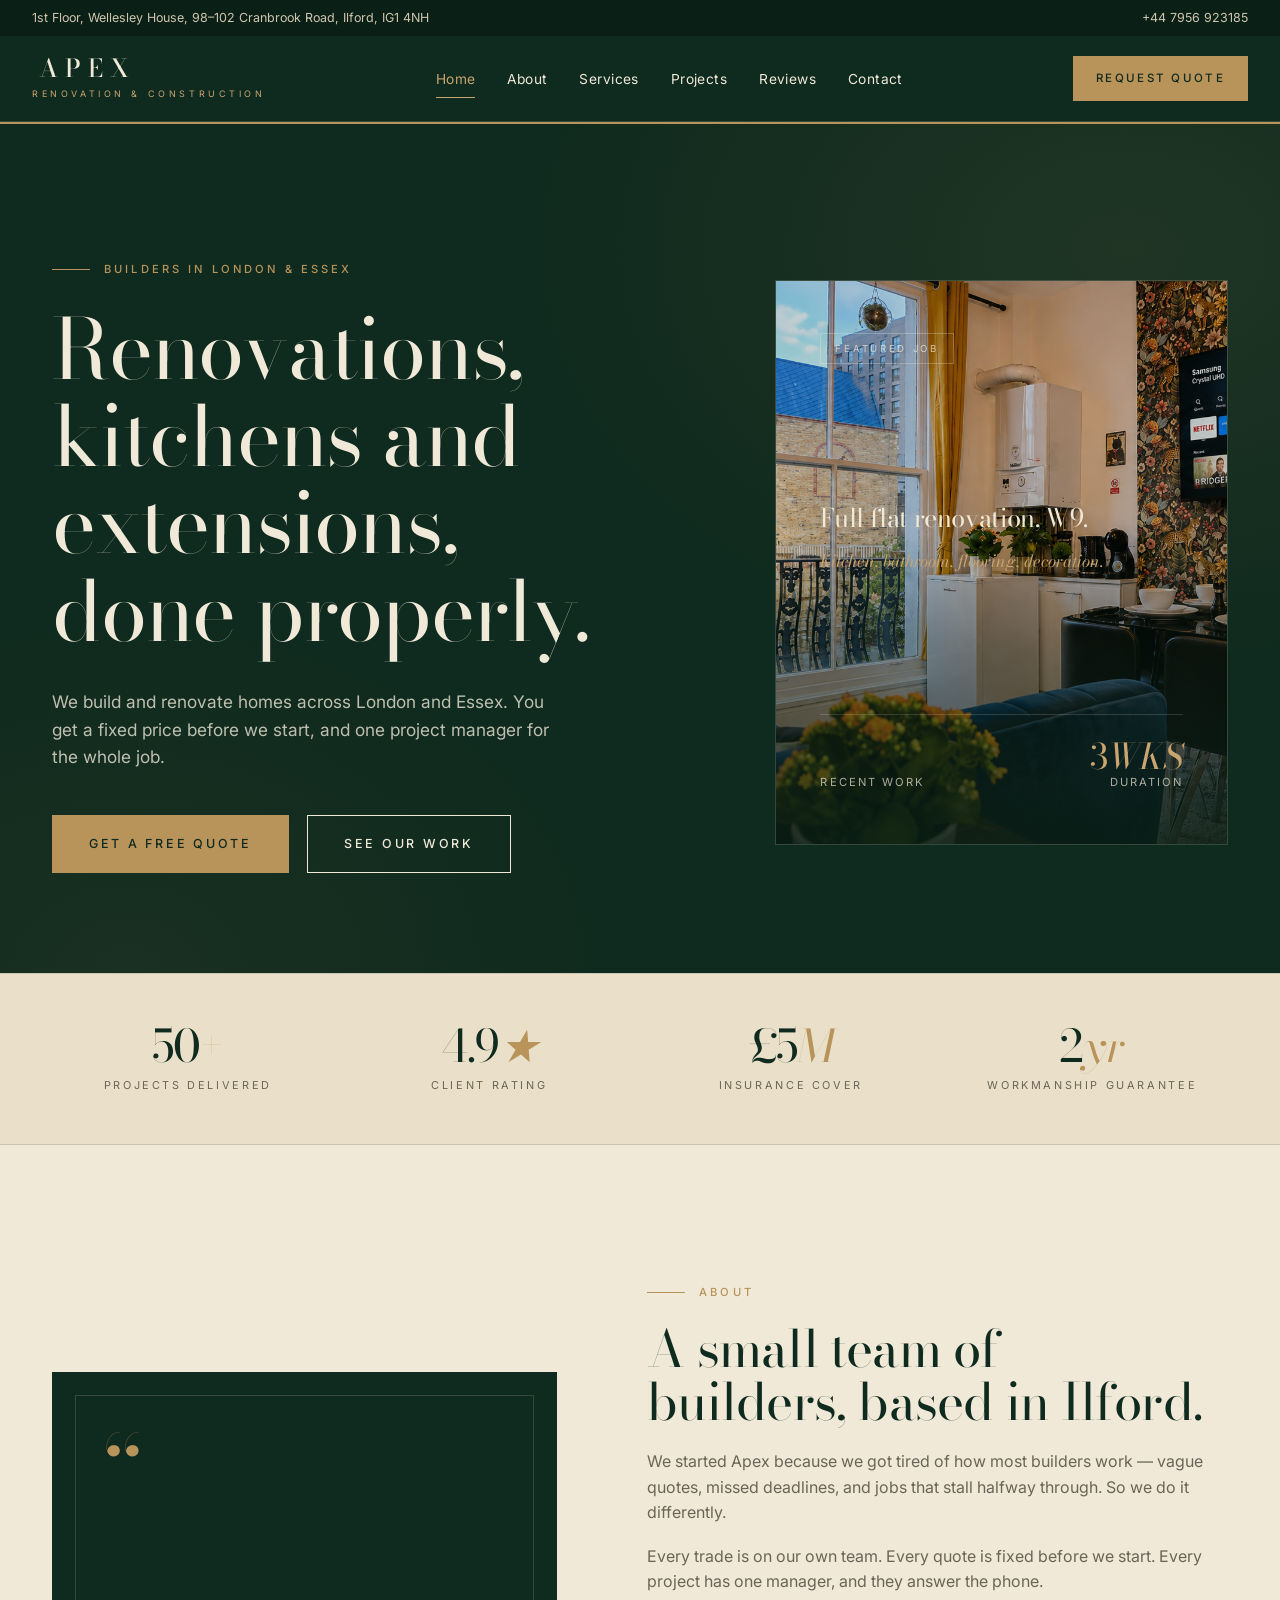
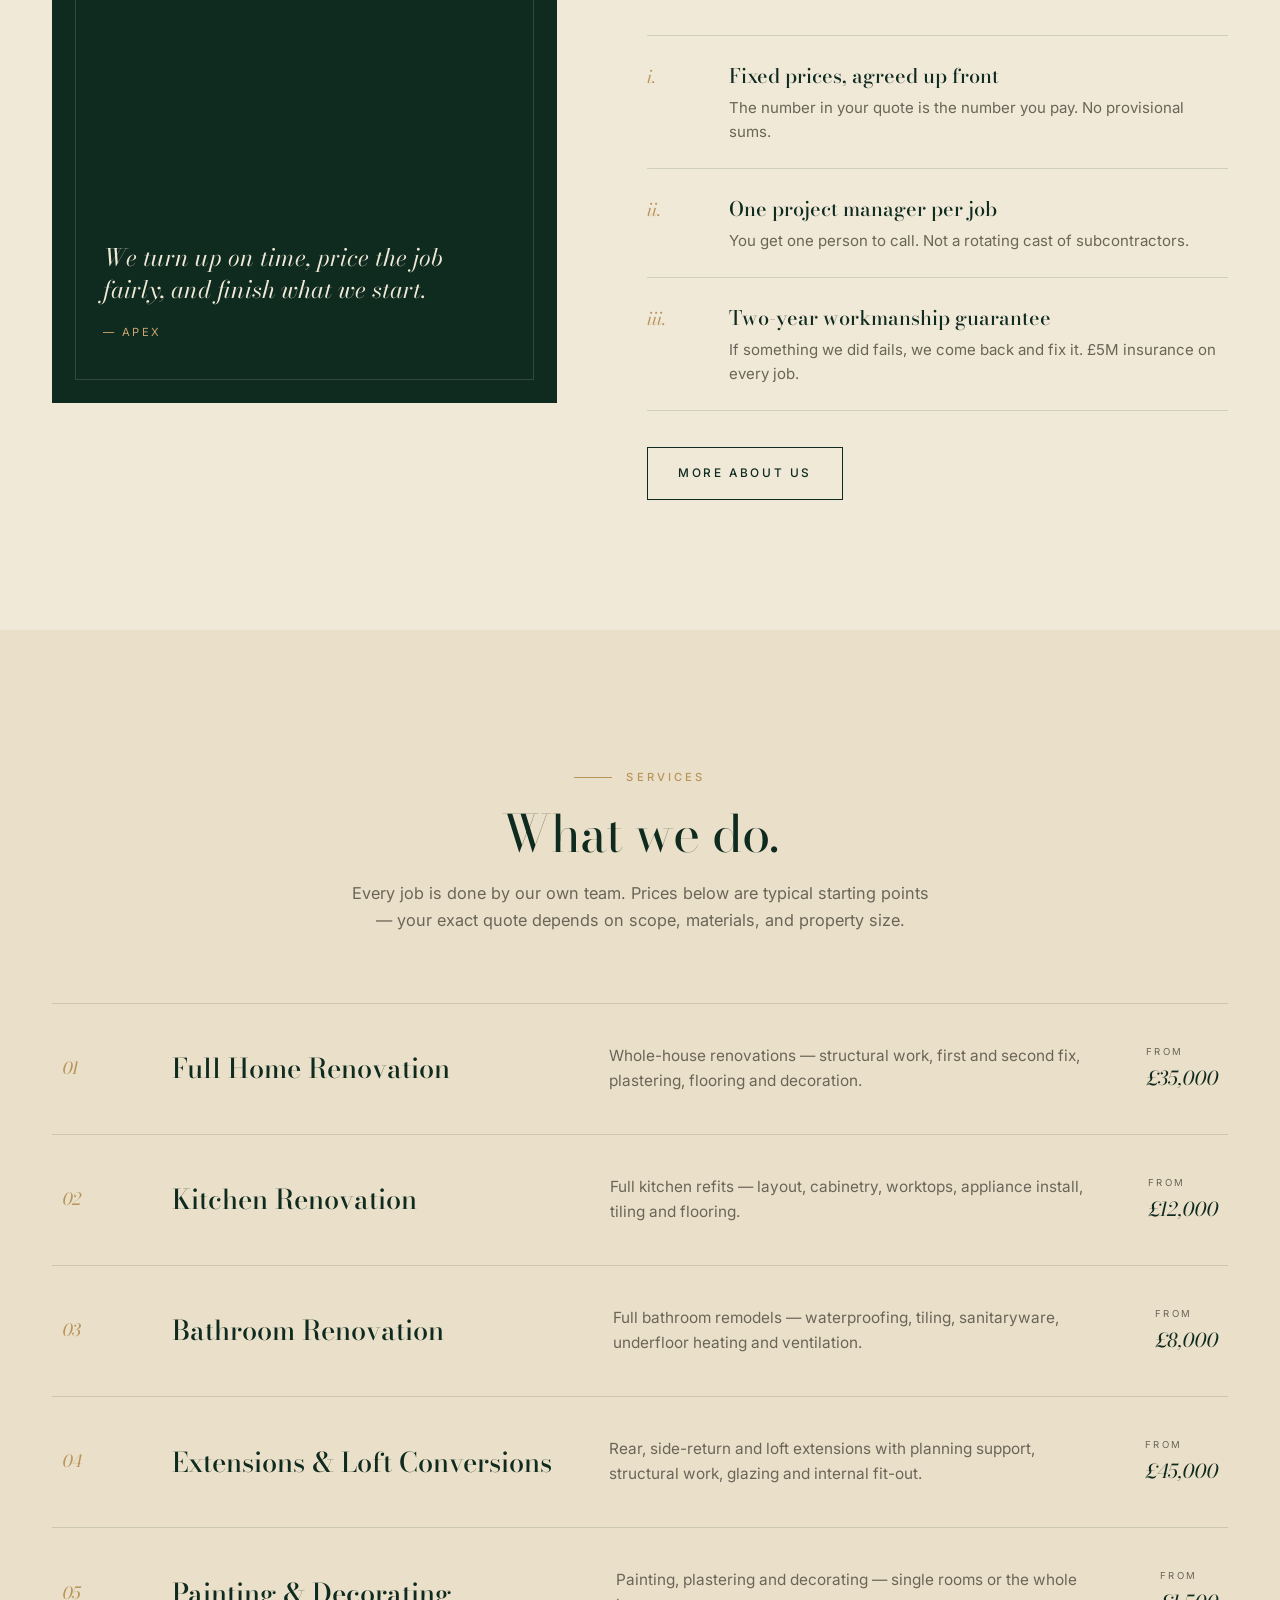
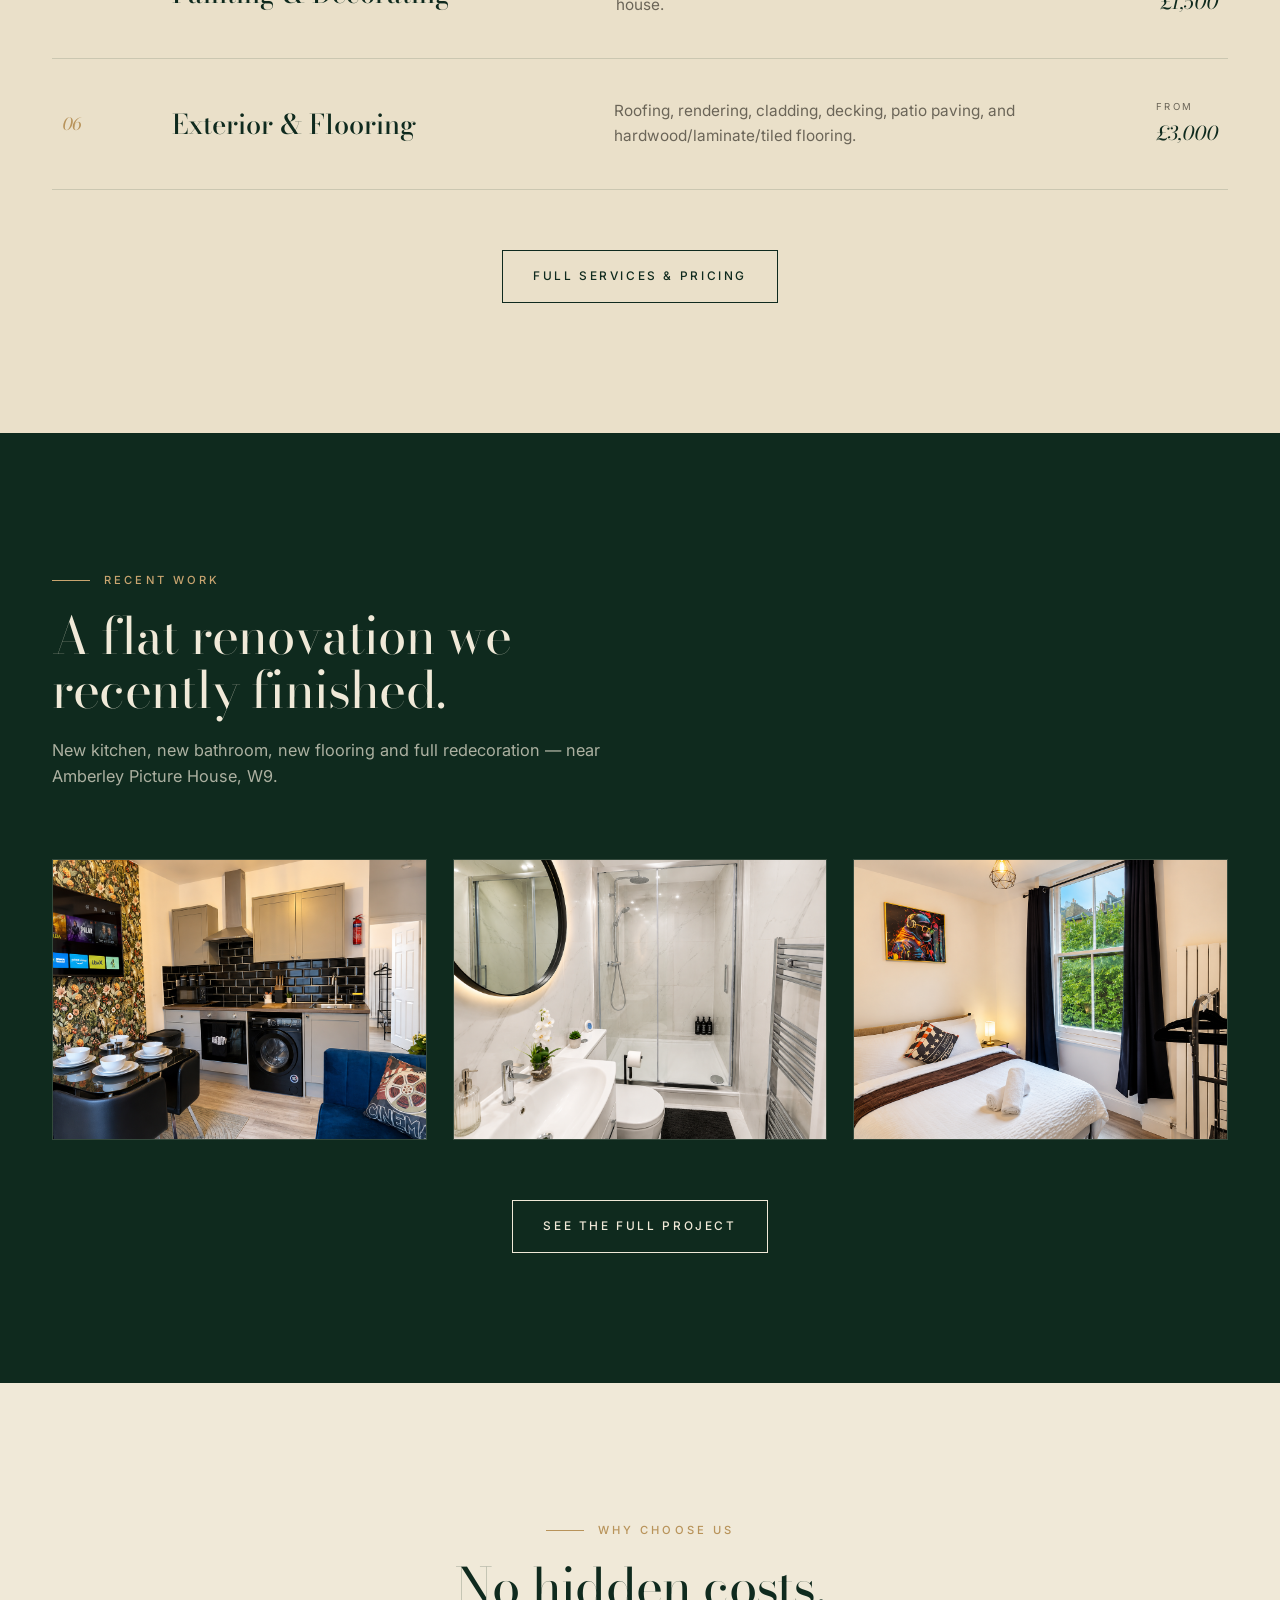
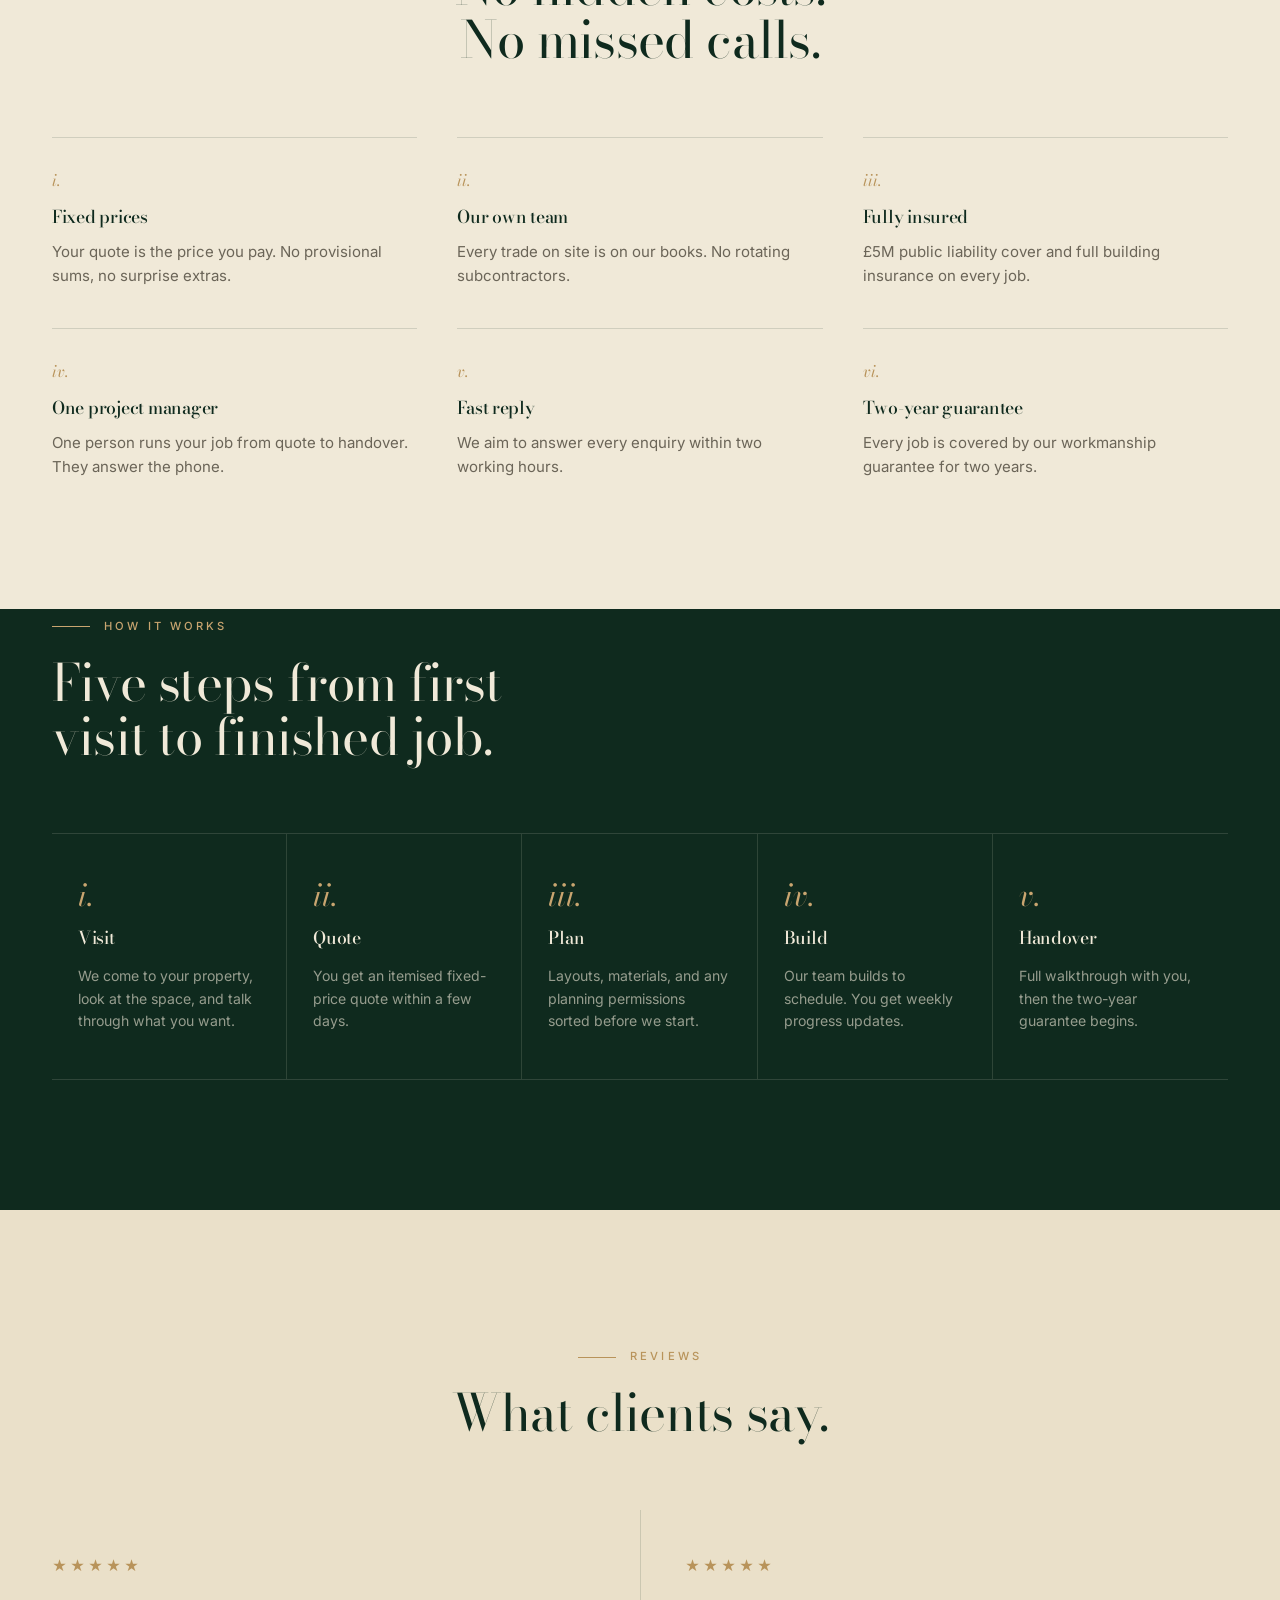
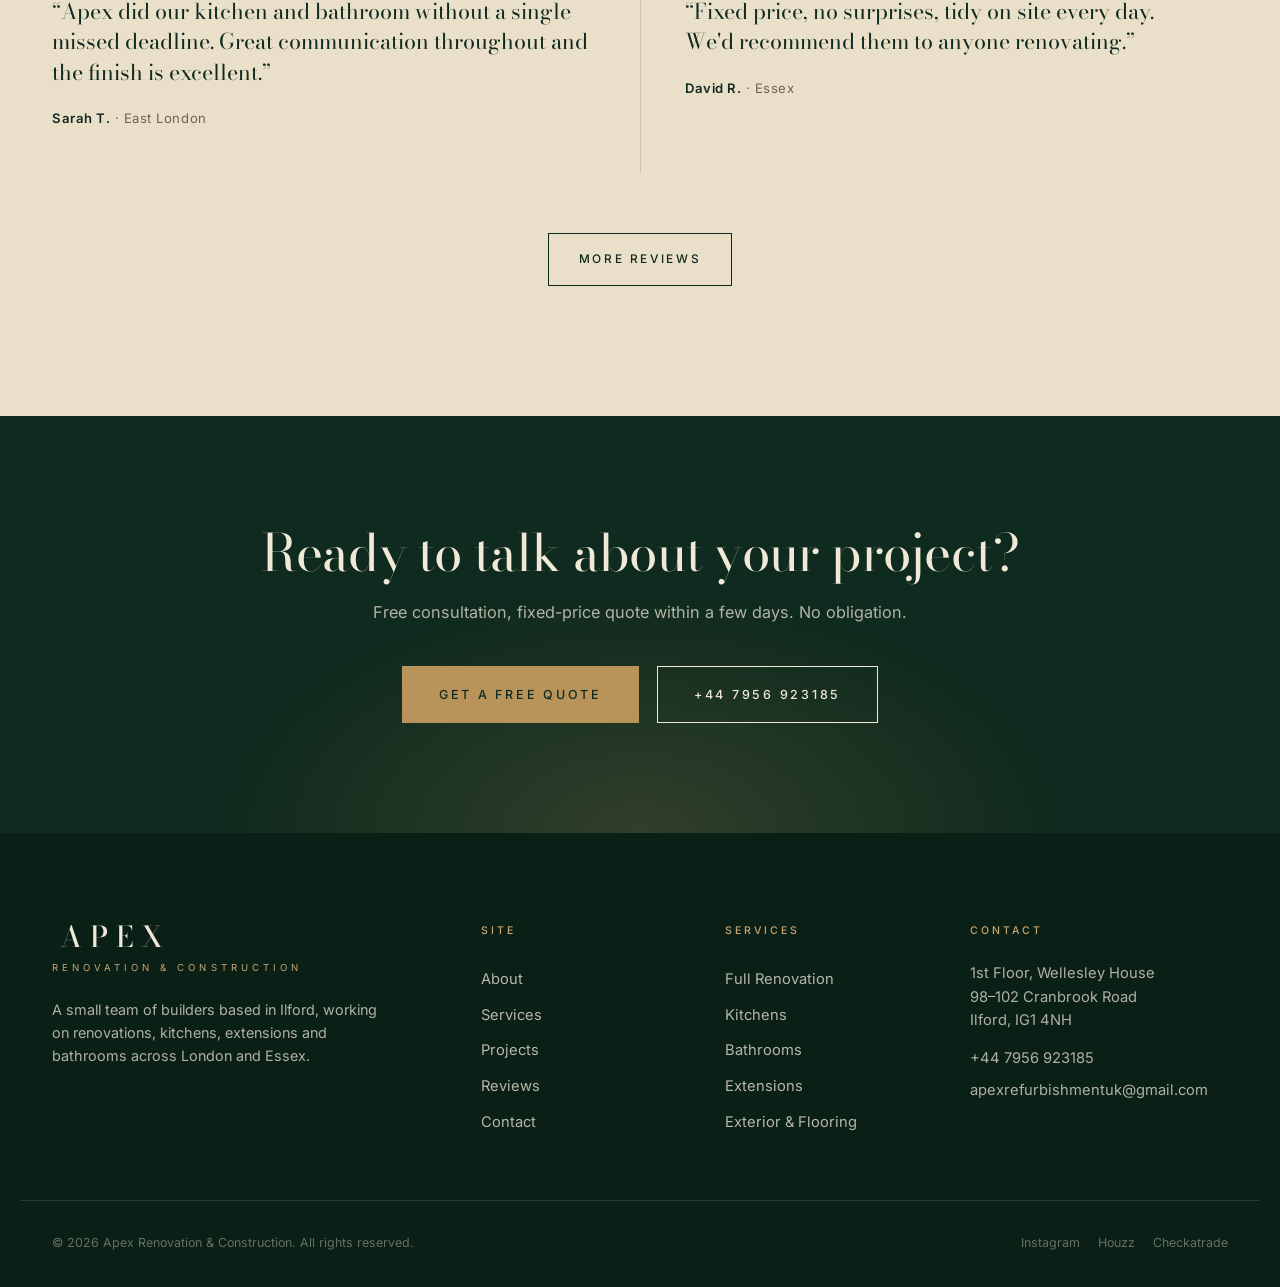
==== index.html @ 107bb69b "initial website" ====
<!DOCTYPE html>
<html lang="en">
<head>
<meta charset="UTF-8">
<meta name="viewport" content="width=device-width, initial-scale=1.0">
<title>Apex Renovation &amp; Construction | Builders in London &amp; Essex</title>
<meta name="description" content="Apex Renovation & Construction — renovations, kitchens, bathrooms and extensions in London & Essex. Fixed prices, one project manager per job.">
<link rel="preconnect" href="https://fonts.googleapis.com">
<link rel="preconnect" href="https://fonts.gstatic.com" crossorigin>
<link href="https://fonts.googleapis.com/css2?family=Bodoni+Moda:ital,wght@0,400;0,500;0,600;0,700;1,400;1,500&family=Inter:wght@300;400;500;600;700&display=swap" rel="stylesheet">
<link rel="stylesheet" href="css/style.css">
</head>
<body>

<header class="site-header">
  <div class="header-top">
    <div class="header-top-inner">
      <span>1st Floor, Wellesley House, 98–102 Cranbrook Road, Ilford, IG1 4NH</span>
      <a href="tel:+447956923185">+44 7956 923185</a>
    </div>
  </div>
  <div class="header-main-inner">
    <a href="index.html" class="brand"><span class="word">APEX</span><span class="sub">Renovation &amp; Construction</span></a>
    <nav class="main-nav" id="main-nav">
      <a href="index.html">Home</a>
      <a href="about.html">About</a>
      <a href="services.html">Services</a>
      <a href="projects.html">Projects</a>
      <a href="reviews.html">Reviews</a>
      <a href="contact.html">Contact</a>
    </nav>
    <a href="contact.html" class="header-cta">Request Quote</a>
    <button class="nav-toggle" id="nav-toggle" aria-label="Toggle navigation"><span></span></button>
  </div>
</header>

<section class="hero">
  <div class="container hero-grid">
    <div>
      <span class="eyebrow eyebrow-line">Builders in London &amp; Essex</span>
      <h1>Renovations, kitchens and extensions, done properly.</h1>
      <p class="lead">We build and renovate homes across London and Essex. You get a fixed price before we start, and one project manager for the whole job.</p>
      <div class="hero-cta">
        <a href="contact.html" class="btn btn-gold btn-lg">Get a Free Quote</a>
        <a href="projects.html" class="btn btn-outline-cream btn-lg">See Our Work</a>
      </div>
    </div>
    <div class="hero-panel" aria-hidden="true" style="background:none;">
      <img src="images/project-1/living-room-2.png" alt="Recently renovated living room, W9 flat" style="position:absolute; inset:0; width:100%; height:100%; object-fit:cover;">
      <div class="hero-panel-inner" style="background:linear-gradient(to top, rgba(10,31,22,0.88), rgba(10,31,22,0.15) 55%);">
        <span class="stamp">Featured Job</span>
        <div>
          <h3>Full flat renovation, W9.</h3>
          <div class="signature">Kitchen, bathroom, flooring, decoration.</div>
        </div>
        <div class="meta">
          <span>Recent work</span>
          <div style="text-align:right;">
            <div class="n">3<em>wks</em></div>
            <div>Duration</div>
          </div>
        </div>
      </div>
    </div>
  </div>
</section>

<div class="stats-strip">
  <div class="container stats-grid">
    <div class="stat"><div class="num">50<em>+</em></div><div class="lbl">Projects Delivered</div></div>
    <div class="stat"><div class="num">4.9<em>★</em></div><div class="lbl">Client Rating</div></div>
    <div class="stat"><div class="num">£5<em>M</em></div><div class="lbl">Insurance Cover</div></div>
    <div class="stat"><div class="num">2<em>yr</em></div><div class="lbl">Workmanship Guarantee</div></div>
  </div>
</div>

<section class="section section-cream">
  <div class="container split">
    <div class="split-media">
      <div class="quote-block">
        <div class="mark">&ldquo;</div>
        <div>
          <blockquote>We turn up on time, price the job fairly, and finish what we start.</blockquote>
          <cite>— Apex</cite>
        </div>
      </div>
    </div>
    <div>
      <span class="eyebrow eyebrow-line">About</span>
      <h2 style="margin-top:20px;">A small team of builders, based in Ilford.</h2>
      <p style="color:var(--muted); margin: 20px 0 18px;">We started Apex because we got tired of how most builders work — vague quotes, missed deadlines, and jobs that stall halfway through. So we do it differently.</p>
      <p style="color:var(--muted); margin-bottom: 6px;">Every trade is on our own team. Every quote is fixed before we start. Every project has one manager, and they answer the phone.</p>
      <ul class="principles">
        <li><span class="n"><em>i.</em></span><div><div class="t">Fixed prices, agreed up front</div><div class="d">The number in your quote is the number you pay. No provisional sums.</div></div></li>
        <li><span class="n"><em>ii.</em></span><div><div class="t">One project manager per job</div><div class="d">You get one person to call. Not a rotating cast of subcontractors.</div></div></li>
        <li><span class="n"><em>iii.</em></span><div><div class="t">Two-year workmanship guarantee</div><div class="d">If something we did fails, we come back and fix it. £5M insurance on every job.</div></div></li>
      </ul>
      <a href="about.html" class="btn btn-outline-green" style="margin-top:36px;">More About Us</a>
    </div>
  </div>
</section>

<section class="section section-cream-soft">
  <div class="container">
    <div class="section-head center">
      <span class="eyebrow eyebrow-line">Services</span>
      <h2 style="margin-top:20px;">What we do.</h2>
      <p>Every job is done by our own team. Prices below are typical starting points — your exact quote depends on scope, materials, and property size.</p>
    </div>
    <div class="services-list">
      <div class="service-row"><div class="idx"><em>01</em></div><div class="ttl">Full Home Renovation</div><div class="dsc">Whole-house renovations — structural work, first and second fix, plastering, flooring and decoration.</div><div class="prc"><small>From</small>£35,000</div></div>
      <div class="service-row"><div class="idx"><em>02</em></div><div class="ttl">Kitchen Renovation</div><div class="dsc">Full kitchen refits — layout, cabinetry, worktops, appliance install, tiling and flooring.</div><div class="prc"><small>From</small>£12,000</div></div>
      <div class="service-row"><div class="idx"><em>03</em></div><div class="ttl">Bathroom Renovation</div><div class="dsc">Full bathroom remodels — waterproofing, tiling, sanitaryware, underfloor heating and ventilation.</div><div class="prc"><small>From</small>£8,000</div></div>
      <div class="service-row"><div class="idx"><em>04</em></div><div class="ttl">Extensions &amp; Loft Conversions</div><div class="dsc">Rear, side-return and loft extensions with planning support, structural work, glazing and internal fit-out.</div><div class="prc"><small>From</small>£45,000</div></div>
      <div class="service-row"><div class="idx"><em>05</em></div><div class="ttl">Painting &amp; Decorating</div><div class="dsc">Painting, plastering and decorating — single rooms or the whole house.</div><div class="prc"><small>From</small>£1,500</div></div>
      <div class="service-row"><div class="idx"><em>06</em></div><div class="ttl">Exterior &amp; Flooring</div><div class="dsc">Roofing, rendering, cladding, decking, patio paving, and hardwood/laminate/tiled flooring.</div><div class="prc"><small>From</small>£3,000</div></div>
    </div>
    <div class="text-center mt-60">
      <a href="services.html" class="btn btn-outline-green">Full Services &amp; Pricing</a>
    </div>
  </div>
</section>

<section class="section section-green">
  <div class="container">
    <div class="section-head">
      <span class="eyebrow eyebrow-line">Recent Work</span>
      <h2 style="margin-top:20px;">A flat renovation we recently finished.</h2>
      <p>New kitchen, new bathroom, new flooring and full redecoration — near Amberley Picture House, W9.</p>
    </div>
    <div class="project-grid">
      <div style="overflow:hidden; border:1px solid var(--green-line); aspect-ratio:4/3;"><img src="images/project-1/kitchen-living-1.png" alt="Renovated kitchen and living space, W9 flat" style="width:100%; height:100%; object-fit:cover;"></div>
      <div style="overflow:hidden; border:1px solid var(--green-line); aspect-ratio:4/3;"><img src="images/project-1/bathroom.png" alt="Renovated bathroom, W9 flat" style="width:100%; height:100%; object-fit:cover;"></div>
      <div style="overflow:hidden; border:1px solid var(--green-line); aspect-ratio:4/3;"><img src="images/project-1/bedroom-1.png" alt="Renovated bedroom, W9 flat" style="width:100%; height:100%; object-fit:cover;"></div>
    </div>
    <div class="text-center mt-60">
      <a href="projects.html" class="btn btn-outline-cream">See the Full Project</a>
    </div>
  </div>
</section>

<section class="section section-cream">
  <div class="container">
    <div class="section-head center">
      <span class="eyebrow eyebrow-line">Why Choose Us</span>
      <h2 style="margin-top:20px;">No hidden costs. No missed calls.</h2>
    </div>
    <div class="features-grid">
      <div class="feature"><span class="n"><em>i.</em></span><h4>Fixed prices</h4><p>Your quote is the price you pay. No provisional sums, no surprise extras.</p></div>
      <div class="feature"><span class="n"><em>ii.</em></span><h4>Our own team</h4><p>Every trade on site is on our books. No rotating subcontractors.</p></div>
      <div class="feature"><span class="n"><em>iii.</em></span><h4>Fully insured</h4><p>£5M public liability cover and full building insurance on every job.</p></div>
      <div class="feature"><span class="n"><em>iv.</em></span><h4>One project manager</h4><p>One person runs your job from quote to handover. They answer the phone.</p></div>
      <div class="feature"><span class="n"><em>v.</em></span><h4>Fast reply</h4><p>We aim to answer every enquiry within two working hours.</p></div>
      <div class="feature"><span class="n"><em>vi.</em></span><h4>Two-year guarantee</h4><p>Every job is covered by our workmanship guarantee for two years.</p></div>
    </div>
  </div>
</section>

<section class="section section-green" style="padding-top:0;">
  <div class="container">
    <div class="section-head">
      <span class="eyebrow eyebrow-line">How It Works</span>
      <h2 style="margin-top:20px;">Five steps from first visit to finished job.</h2>
    </div>
    <div class="process">
      <div class="step"><span class="n">i.</span><h4>Visit</h4><p>We come to your property, look at the space, and talk through what you want.</p></div>
      <div class="step"><span class="n">ii.</span><h4>Quote</h4><p>You get an itemised fixed-price quote within a few days.</p></div>
      <div class="step"><span class="n">iii.</span><h4>Plan</h4><p>Layouts, materials, and any planning permissions sorted before we start.</p></div>
      <div class="step"><span class="n">iv.</span><h4>Build</h4><p>Our team builds to schedule. You get weekly progress updates.</p></div>
      <div class="step"><span class="n">v.</span><h4>Handover</h4><p>Full walkthrough with you, then the two-year guarantee begins.</p></div>
    </div>
  </div>
</section>

<section class="section section-cream-soft">
  <div class="container">
    <div class="section-head center">
      <span class="eyebrow eyebrow-line">Reviews</span>
      <h2 style="margin-top:20px;">What clients say.</h2>
    </div>
    <div class="reviews-grid">
      <div class="review">
        <div class="stars">★★★★★</div>
        <blockquote>&ldquo;Apex did our kitchen and bathroom without a single missed deadline. Great communication throughout and the finish is excellent.&rdquo;</blockquote>
        <cite><strong>Sarah T.</strong> · East London</cite>
      </div>
      <div class="review">
        <div class="stars">★★★★★</div>
        <blockquote>&ldquo;Fixed price, no surprises, tidy on site every day. We'd recommend them to anyone renovating.&rdquo;</blockquote>
        <cite><strong>David R.</strong> · Essex</cite>
      </div>
    </div>
    <div class="text-center mt-60"><a href="reviews.html" class="btn btn-outline-green">More Reviews</a></div>
  </div>
</section>

<section class="cta-banner">
  <div class="container">
    <h2>Ready to talk about your project?</h2>
    <p>Free consultation, fixed-price quote within a few days. No obligation.</p>
    <div class="cta-actions">
      <a href="contact.html" class="btn btn-gold btn-lg">Get a Free Quote</a>
      <a href="tel:+447956923185" class="btn btn-outline-cream btn-lg">+44 7956 923185</a>
    </div>
  </div>
</section>

<footer class="site-footer">
  <div class="container footer-grid">
    <div class="footer-brand">
      <div class="word">APEX</div>
      <div class="sub">Renovation &amp; Construction</div>
      <p>A small team of builders based in Ilford, working on renovations, kitchens, extensions and bathrooms across London and Essex.</p>
    </div>
    <div>
      <h5>Site</h5>
      <div class="footer-links">
        <a href="about.html">About</a>
        <a href="services.html">Services</a>
        <a href="projects.html">Projects</a>
        <a href="reviews.html">Reviews</a>
        <a href="contact.html">Contact</a>
      </div>
    </div>
    <div>
      <h5>Services</h5>
      <div class="footer-links">
        <a href="services.html#full-renovation">Full Renovation</a>
        <a href="services.html#kitchen">Kitchens</a>
        <a href="services.html#bathroom">Bathrooms</a>
        <a href="services.html#extensions">Extensions</a>
        <a href="services.html#exterior">Exterior &amp; Flooring</a>
      </div>
    </div>
    <div class="footer-contact">
      <h5>Contact</h5>
      <p>1st Floor, Wellesley House<br>98–102 Cranbrook Road<br>Ilford, IG1 4NH</p>
      <p style="margin-top:14px;"><a href="tel:+447956923185">+44 7956 923185</a></p>
      <p><a href="mailto:apexrefurbishmentuk@gmail.com">apexrefurbishmentuk@gmail.com</a></p>
    </div>
  </div>
  <div class="container footer-bottom">
    <div>© 2026 Apex Renovation &amp; Construction. All rights reserved.</div>
    <div class="social">
      <a href="#" aria-label="Instagram">Instagram</a>
      <a href="#" aria-label="Houzz">Houzz</a>
      <a href="#" aria-label="Checkatrade">Checkatrade</a>
    </div>
  </div>
</footer>

<script src="js/main.js"></script>
</body>
</html>
---- css/style.css ----
/* ============ Apex Renovation & Construction — Heritage direction ============ */

:root {
  --green: #0F2A1E;
  --green-deep: #0A1F16;
  --green-mid: #173523;
  --green-line: rgba(240,233,216,0.16);
  --cream: #F0E9D8;
  --cream-soft: #EAE0C9;
  --cream-muted: #D0C6AE;
  --gold: #B8935A;
  --gold-soft: #C9A570;
  --gold-deep: #9A7A47;
  --ink: #14231C;
  --muted: #6B6558;
  --hairline: rgba(15,42,30,0.14);
  --hairline-strong: rgba(15,42,30,0.28);

  --serif: 'Bodoni Moda', 'Didot', 'Bodoni 72', Georgia, serif;
  --sans: 'Inter', -apple-system, BlinkMacSystemFont, 'Segoe UI', sans-serif;

  --container: 1240px;
  --shadow: 0 20px 40px rgba(15,42,30,0.14);
  --shadow-lg: 0 30px 70px rgba(15,42,30,0.28);
}

*, *::before, *::after { box-sizing: border-box; margin: 0; padding: 0; }
html { scroll-behavior: smooth; }
body {
  font-family: var(--sans);
  background: var(--cream);
  color: var(--ink);
  line-height: 1.6;
  font-size: 16px;
  -webkit-font-smoothing: antialiased;
  overflow-x: hidden;
}
a { color: inherit; text-decoration: none; }
img { max-width: 100%; display: block; }
button { font-family: inherit; cursor: pointer; }
ul { list-style: none; }

.container { max-width: var(--container); margin: 0 auto; padding: 0 32px; }

h1, h2, h3, h4 {
  font-family: var(--serif); font-weight: 500; color: var(--green);
  line-height: 1.05; letter-spacing: -0.015em; text-wrap: balance;
}
h1 { font-size: clamp(2.8rem, 6.5vw, 5.2rem); font-weight: 400; }
h2 { font-size: clamp(2rem, 4vw, 3.4rem); font-weight: 400; }
h3 { font-size: clamp(1.3rem, 2.2vw, 1.7rem); font-weight: 500; }
h4 { font-size: 1.1rem; font-weight: 500; font-family: var(--serif); }
em { font-style: italic; font-weight: 400; }

.eyebrow {
  display: inline-block; font-family: var(--sans); font-size: 0.7rem;
  font-weight: 500; letter-spacing: 0.28em; text-transform: uppercase; color: var(--gold);
}
.eyebrow-line { display: inline-flex; align-items: center; gap: 14px; }
.eyebrow-line::before { content: ""; display: block; width: 38px; height: 1px; background: var(--gold); }

.section { padding: 130px 0; }
.section-cream { background: var(--cream); color: var(--ink); }
.section-cream-soft { background: var(--cream-soft); color: var(--ink); }
.section-green { background: var(--green); color: var(--cream); }
.section-green h1, .section-green h2, .section-green h3, .section-green h4 { color: var(--cream); }
.section-green .eyebrow { color: var(--gold-soft); }
.section-green .eyebrow-line::before { background: var(--gold-soft); }

.section-head { max-width: 720px; margin-bottom: 70px; }
.section-head.center { margin: 0 auto 70px; text-align: center; }
.section-head p { color: var(--muted); font-size: 1.02rem; margin-top: 20px; max-width: 580px; }
.section-head.center p { margin-left: auto; margin-right: auto; }
.section-green .section-head p { color: rgba(240,233,216,0.7); }

/* ---------- Buttons ---------- */
.btn {
  display: inline-flex; align-items: center; justify-content: center; gap: 10px;
  padding: 16px 30px; font-family: var(--sans);
  font-size: 0.74rem; font-weight: 500; letter-spacing: 0.22em; text-transform: uppercase;
  border: 1px solid transparent; transition: all 0.28s ease; cursor: pointer;
  white-space: nowrap;
}
.btn-gold { background: var(--gold); color: var(--green); border-color: var(--gold); }
.btn-gold:hover { background: var(--gold-soft); border-color: var(--gold-soft); }
.btn-green { background: var(--green); color: var(--cream); border-color: var(--green); }
.btn-green:hover { background: var(--green-deep); border-color: var(--green-deep); }
.btn-outline-cream { background: transparent; color: var(--cream); border-color: var(--cream); }
.btn-outline-cream:hover { background: var(--cream); color: var(--green); }
.btn-outline-green { background: transparent; color: var(--green); border-color: var(--green); }
.btn-outline-green:hover { background: var(--green); color: var(--cream); }
.btn-outline-gold { background: transparent; color: var(--gold); border-color: var(--gold); }
.btn-outline-gold:hover { background: var(--gold); color: var(--green); }
.btn-lg { padding: 18px 36px; font-size: 0.78rem; }
.btn-block { width: 100%; }

/* ---------- Header ---------- */
.site-header {
  position: sticky; top: 0; z-index: 100;
  background: var(--green);
  border-bottom: 1px solid var(--green-line);
  box-shadow: 0 2px 0 var(--gold);
}
.header-top {
  background: var(--green-deep); color: var(--cream-muted);
  font-size: 0.78rem; font-family: var(--sans);
}
.header-top-inner {
  padding: 8px 32px; display: flex; justify-content: space-between; align-items: center;
  max-width: 1400px; margin: 0 auto; gap: 16px; flex-wrap: wrap;
}
.header-top a { color: var(--cream-muted); transition: color 0.2s; }
.header-top a:hover { color: var(--gold-soft); }

.header-main-inner {
  padding: 20px 32px; display: flex; align-items: center; justify-content: space-between;
  max-width: 1400px; margin: 0 auto; gap: 24px;
}
.brand { display: flex; flex-direction: column; gap: 3px; }
.brand .word {
  font-family: var(--serif); font-weight: 500; font-size: 1.55rem;
  letter-spacing: 0.28em; padding-left: 0.28em; color: var(--cream); line-height: 1;
}
.brand .sub {
  font-family: var(--sans); font-size: 0.56rem; letter-spacing: 0.4em;
  text-transform: uppercase; color: var(--gold-soft); margin-top: 3px;
}
.main-nav { display: flex; gap: 32px; align-items: center; }
.main-nav a {
  font-family: var(--sans); font-size: 0.86rem; letter-spacing: 0.03em;
  color: var(--cream); padding: 6px 0; position: relative; transition: color 0.2s;
}
.main-nav a::after {
  content: ""; position: absolute; left: 0; right: 0; bottom: -2px; height: 1px;
  background: var(--gold-soft); transform: scaleX(0); transform-origin: left; transition: transform 0.3s;
}
.main-nav a:hover, .main-nav a.active { color: var(--gold-soft); }
.main-nav a:hover::after, .main-nav a.active::after { transform: scaleX(1); }

.header-cta {
  padding: 12px 22px; background: var(--gold); color: var(--green);
  border: 1px solid var(--gold); font-size: 0.72rem;
  letter-spacing: 0.2em; text-transform: uppercase; font-weight: 500; font-family: var(--sans);
  transition: background 0.25s, color 0.25s, border-color 0.25s;
}
.header-cta:hover { background: var(--cream); color: var(--green); border-color: var(--cream); }

.nav-toggle {
  display: none; background: none; border: none; color: var(--cream);
  width: 36px; height: 36px; align-items: center; justify-content: center;
}
.nav-toggle span { display: block; width: 22px; height: 1px; background: var(--cream); position: relative; }
.nav-toggle span::before, .nav-toggle span::after {
  content: ""; position: absolute; left: 0; width: 22px; height: 1px; background: var(--cream);
}
.nav-toggle span::before { top: -7px; }
.nav-toggle span::after { top: 7px; }

@media (max-width: 960px) {
  .main-nav {
    position: fixed; top: 0; right: 0; height: 100vh; width: min(360px, 82%);
    background: var(--green-deep); flex-direction: column; align-items: flex-start;
    padding: 100px 40px 40px; gap: 22px; transform: translateX(100%); transition: transform 0.35s;
    z-index: 200;
  }
  .main-nav.open { transform: translateX(0); }
  .main-nav a { font-family: var(--serif); font-size: 1.4rem; letter-spacing: 0.02em; }
  .header-cta { display: none; }
  .nav-toggle { display: flex; z-index: 210; }
  .header-top-inner { justify-content: center; text-align: center; }
}

/* ---------- Hero ---------- */
.hero {
  background: var(--green);
  color: var(--cream);
  padding: 130px 0 100px;
  position: relative;
  overflow: hidden;
}
.hero::before {
  content: ""; position: absolute; inset: 0; pointer-events: none;
  background:
    radial-gradient(1000px 700px at 88% 15%, rgba(184,147,90,0.10), transparent 60%),
    radial-gradient(800px 600px at 10% 100%, rgba(184,147,90,0.06), transparent 60%);
}
.hero-grid {
  position: relative;
  display: grid; grid-template-columns: 1.4fr 1fr; gap: 90px; align-items: center;
}
.hero .eyebrow { margin-bottom: 26px; }
.hero h1 { color: var(--cream); margin-bottom: 34px; }
.hero h1 em { color: var(--gold); }
.hero p.lead {
  font-family: var(--sans); color: rgba(240,233,216,0.78);
  font-size: 1.08rem; max-width: 520px; margin-bottom: 44px;
}
.hero-cta { display: flex; gap: 18px; flex-wrap: wrap; }

.hero-panel {
  aspect-ratio: 4/5;
  background: var(--green-deep);
  border: 1px solid var(--green-line);
  position: relative;
  overflow: hidden;
}
.hero-panel::before {
  content: ""; position: absolute; inset: 22px; border: 1px solid var(--green-line); pointer-events: none;
}
.hero-panel-inner {
  position: absolute; inset: 0; padding: 52px 44px;
  display: flex; flex-direction: column; justify-content: space-between; color: var(--cream);
}
.hero-panel .stamp {
  align-self: flex-start; padding: 7px 14px; border: 1px solid rgba(240,233,216,0.28);
  font-family: var(--sans); font-size: 0.6rem; letter-spacing: 0.28em; text-transform: uppercase;
  color: rgba(240,233,216,0.75);
}
.hero-panel h3 {
  font-family: var(--serif); font-weight: 400; color: var(--cream);
  font-size: clamp(1.5rem, 2vw, 1.9rem); line-height: 1.2;
}
.hero-panel .signature {
  font-family: var(--serif); font-style: italic; color: var(--gold-soft); font-size: 1.05rem; margin-top: 14px;
}
.hero-panel .meta {
  display: flex; justify-content: space-between; align-items: end; padding-top: 24px;
  border-top: 1px solid var(--green-line);
  font-family: var(--sans); font-size: 0.7rem; letter-spacing: 0.18em; text-transform: uppercase;
  color: rgba(240,233,216,0.7);
}
.hero-panel .meta .n {
  font-family: var(--serif); font-size: 2.2rem; letter-spacing: -0.02em; color: var(--gold-soft); line-height: 1;
}
.hero-panel .meta .n em { font-style: italic; }

@media (max-width: 900px) {
  .hero { padding: 90px 0 70px; }
  .hero-grid { grid-template-columns: 1fr; gap: 50px; }
  .hero-panel { max-width: 420px; margin: 0 auto; aspect-ratio: 4/4.6; }
}

/* ---------- Page hero (secondary pages) ---------- */
.page-hero {
  background: var(--green);
  color: var(--cream);
  padding: 100px 0 70px;
  text-align: center;
  position: relative; overflow: hidden;
}
.page-hero::before {
  content: ""; position: absolute; inset: 0;
  background: radial-gradient(800px 500px at 50% 100%, rgba(184,147,90,0.14), transparent 60%);
}
.page-hero > * { position: relative; }
.page-hero .eyebrow { color: var(--gold-soft); margin-bottom: 20px; }
.page-hero .eyebrow-line::before { background: var(--gold-soft); }
.page-hero h1 { color: var(--cream); margin: 0 auto; max-width: 820px; }
.page-hero h1 em { color: var(--gold); }
.page-hero .breadcrumb {
  margin-top: 24px; font-size: 0.78rem; letter-spacing: 0.18em;
  text-transform: uppercase; color: rgba(240,233,216,0.6);
}
.page-hero .breadcrumb a { transition: color 0.2s; }
.page-hero .breadcrumb a:hover { color: var(--gold-soft); }

/* ---------- Stats strip ---------- */
.stats-strip {
  background: var(--cream-soft);
  border-top: 1px solid var(--hairline);
  border-bottom: 1px solid var(--hairline);
  padding: 50px 0;
}
.stats-grid {
  display: grid; grid-template-columns: repeat(4, 1fr); gap: 30px; text-align: center;
}
.stat { display: flex; flex-direction: column; gap: 8px; align-items: center; }
.stat .num {
  font-family: var(--serif); font-weight: 400;
  font-size: clamp(2.4rem, 3.5vw, 3.4rem); line-height: 1; color: var(--green);
  letter-spacing: -0.02em;
}
.stat .num em { font-style: italic; color: var(--gold); }
.stat .lbl {
  font-family: var(--sans); font-size: 0.68rem; letter-spacing: 0.24em;
  text-transform: uppercase; color: var(--muted);
}
@media (max-width: 700px) { .stats-grid { grid-template-columns: repeat(2, 1fr); gap: 32px; } }

/* ---------- Split (about, contact) ---------- */
.split { display: grid; grid-template-columns: 1fr 1.15fr; gap: 90px; align-items: center; }
.split-media {
  aspect-ratio: 4/5; background: var(--green); position: relative; overflow: hidden;
  border: 1px solid var(--green);
}
.split-media::after {
  content: ""; position: absolute; inset: 22px; border: 1px solid var(--green-line);
}
.split-media .quote-block {
  position: absolute; inset: 0; padding: 60px 50px; color: var(--cream);
  display: flex; flex-direction: column; justify-content: space-between;
}
.split-media .quote-block .mark {
  font-family: var(--serif); font-size: 6rem; line-height: 0.8; color: var(--gold);
}
.split-media .quote-block blockquote {
  font-family: var(--serif); font-style: italic; font-size: 1.5rem;
  color: var(--cream); line-height: 1.35; max-width: 340px; font-weight: 400;
}
.split-media .quote-block cite {
  font-family: var(--sans); font-style: normal; font-size: 0.7rem;
  letter-spacing: 0.22em; text-transform: uppercase; color: var(--gold-soft); margin-top: 18px; display: block;
}
.check-list li { display: flex; align-items: flex-start; gap: 12px; margin-bottom: 12px; }
.check-list li::before {
  content: ""; display: block; width: 14px; height: 1px; background: var(--gold);
  margin-top: 14px; flex-shrink: 0;
}
@media (max-width: 900px) { .split { grid-template-columns: 1fr; gap: 50px; } }

/* ---------- Principles list ---------- */
.principles { margin-top: 40px; }
.principles li {
  display: grid; grid-template-columns: 60px 1fr; gap: 22px;
  padding: 24px 0; border-top: 1px solid var(--hairline); align-items: baseline;
}
.principles li:last-child { border-bottom: 1px solid var(--hairline); }
.principles .n { font-family: var(--serif); font-style: italic; color: var(--gold); font-size: 1.1rem; }
.principles .t { font-family: var(--serif); color: var(--green); font-weight: 500; font-size: 1.25rem; }
.principles .d { grid-column: 2; margin-top: 4px; color: var(--muted); font-size: 0.94rem; }

/* ---------- Services list (horizontal rows) ---------- */
.services-list { border-top: 1px solid var(--hairline); }
.service-row {
  display: grid; grid-template-columns: 70px 1.2fr 1.5fr auto;
  gap: 40px; padding: 40px 10px; border-bottom: 1px solid var(--hairline);
  align-items: center; transition: background 0.3s ease;
  position: relative;
}
.service-row:hover { background: rgba(184,147,90,0.06); }
.service-row .idx { font-family: var(--serif); font-style: italic; color: var(--gold); font-size: 1.05rem; }
.service-row .ttl { font-family: var(--serif); font-weight: 500; color: var(--green); font-size: 1.7rem; line-height: 1.2; }
.service-row .dsc { color: var(--muted); font-size: 0.96rem; max-width: 480px; }
.service-row .prc {
  font-family: var(--serif); font-style: italic; color: var(--green);
  font-size: 1.2rem; white-space: nowrap;
}
.service-row .prc small {
  display: block; font-family: var(--sans); font-style: normal; font-size: 0.6rem;
  letter-spacing: 0.24em; text-transform: uppercase; color: var(--muted); margin-bottom: 4px;
}
@media (max-width: 900px) {
  .service-row { grid-template-columns: 40px 1fr; gap: 8px 24px; padding: 30px 6px; }
  .service-row .dsc, .service-row .prc { grid-column: 2; }
  .service-row .prc { margin-top: 12px; }
}

/* ---------- Service detail card (services page) ---------- */
.svc-detail {
  display: grid; grid-template-columns: 1fr 1.4fr; gap: 60px; align-items: center;
  padding: 60px 0; border-bottom: 1px solid var(--hairline);
}
.svc-detail:last-child { border-bottom: none; }
.svc-detail .visual {
  aspect-ratio: 1/1; background: var(--green); position: relative; overflow: hidden;
  border: 1px solid var(--green);
}
.svc-detail .visual::after {
  content: ""; position: absolute; inset: 18px; border: 1px solid var(--green-line);
}
.svc-detail .visual .num {
  position: absolute; inset: 0; display: flex; flex-direction: column;
  align-items: center; justify-content: center; color: var(--gold);
  font-family: var(--serif); font-size: 8rem; font-weight: 400; letter-spacing: -0.04em; line-height: 1;
}
.svc-detail .visual .num em { font-style: italic; }
.svc-detail .visual .num .cap {
  font-family: var(--sans); font-size: 0.7rem; letter-spacing: 0.3em; text-transform: uppercase;
  color: rgba(240,233,216,0.65); margin-top: 12px;
}
.svc-detail .price-tag {
  display: inline-block; padding: 6px 14px; background: var(--gold); color: var(--green);
  font-family: var(--sans); font-size: 0.72rem; letter-spacing: 0.18em; text-transform: uppercase;
  font-weight: 500; margin-bottom: 20px;
}
.svc-detail h3 { color: var(--green); margin-bottom: 16px; }
.svc-detail p.dsc { color: var(--muted); margin-bottom: 20px; }
@media (max-width: 900px) { .svc-detail { grid-template-columns: 1fr; gap: 40px; padding: 40px 0; } }

/* ---------- Projects grid ---------- */
.filter-bar {
  display: flex; gap: 10px; flex-wrap: wrap; justify-content: center; margin-bottom: 50px;
}
.filter-btn {
  padding: 10px 22px; background: transparent; border: 1px solid var(--hairline-strong);
  font-family: var(--sans); font-weight: 500; font-size: 0.72rem;
  letter-spacing: 0.22em; text-transform: uppercase; color: var(--green);
  cursor: pointer; transition: all 0.2s;
}
.filter-btn:hover { border-color: var(--gold); color: var(--gold); }
.filter-btn.active { background: var(--green); color: var(--cream); border-color: var(--green); }

.project-grid { display: grid; grid-template-columns: repeat(3, 1fr); gap: 26px; }
.project-card {
  background: var(--green); color: var(--cream); position: relative;
  overflow: hidden; padding: 34px 30px; min-height: 380px;
  display: flex; flex-direction: column; justify-content: space-between;
  transition: transform 0.35s ease;
  cursor: pointer;
}
.project-card::before {
  content: ""; position: absolute; inset: 0; opacity: 0.25;
  background:
    radial-gradient(circle at 30% 20%, rgba(184,147,90,0.55), transparent 55%),
    radial-gradient(circle at 80% 90%, rgba(23,53,35,0.85), transparent 55%);
  transition: opacity 0.4s;
}
.project-card::after {
  content: ""; position: absolute; inset: 14px; border: 1px solid rgba(240,233,216,0.14); pointer-events: none;
}
.project-card:hover::before { opacity: 0.5; }
.project-card:hover { transform: translateY(-4px); }
.project-card > * { position: relative; z-index: 2; }
.project-card .tag {
  font-family: var(--sans); font-size: 0.62rem; letter-spacing: 0.3em;
  text-transform: uppercase; color: var(--gold-soft);
}
.project-card h3 { color: var(--cream); font-size: 1.4rem; margin-top: 10px; }
.project-card .location {
  font-family: var(--serif); font-style: italic; color: rgba(240,233,216,0.7);
  font-size: 0.98rem; margin-top: 8px;
}
.project-card .meta {
  display: flex; justify-content: space-between; align-items: end; padding-top: 22px;
  border-top: 1px solid rgba(240,233,216,0.14);
  font-family: var(--sans); font-size: 0.7rem; letter-spacing: 0.16em; text-transform: uppercase;
  color: rgba(240,233,216,0.65);
}
.project-card .meta .plus { color: var(--gold-soft); font-weight: 500; }
.project-card.light { background: var(--cream-soft); color: var(--ink); }
.project-card.light::before {
  background: radial-gradient(circle at 70% 30%, rgba(184,147,90,0.25), transparent 60%);
}
.project-card.light::after { border-color: var(--hairline); }
.project-card.light .tag { color: var(--gold-deep); }
.project-card.light h3 { color: var(--green); }
.project-card.light .location { color: var(--muted); }
.project-card.light .meta { border-color: var(--hairline); color: var(--muted); }
.project-card.light .meta .plus { color: var(--gold-deep); }

.gallery-item.hidden { display: none; }

@media (max-width: 900px) { .project-grid { grid-template-columns: 1fr; } }

/* ---------- Before/after ---------- */
.before-after {
  position: relative; max-width: 1000px; margin: 0 auto;
  border: 1px solid var(--hairline); overflow: hidden;
}
.ba-wrap { position: relative; aspect-ratio: 16/9; background: var(--green-deep); }
.ba-wrap .side {
  position: absolute; inset: 0; display: flex; align-items: center; justify-content: center;
  color: var(--cream); font-family: var(--serif); font-size: 3rem;
}
.ba-wrap .side.before { background: linear-gradient(135deg, #2A3830 0%, #17251D 100%); }
.ba-wrap .side.after {
  background: linear-gradient(135deg, #B8935A 0%, #7A5F35 100%);
  clip-path: inset(0 0 0 50%);
  color: var(--green);
}
.ba-wrap .line { position: absolute; top: 0; bottom: 0; left: 50%; width: 3px; background: var(--cream); pointer-events: none; z-index: 4; }
.ba-slider {
  position: absolute; top: 0; bottom: 0; left: 0; width: 100%;
  -webkit-appearance: none; appearance: none; background: transparent; margin: 0;
  cursor: ew-resize; z-index: 5;
}
.ba-slider::-webkit-slider-thumb {
  -webkit-appearance: none; width: 50px; height: 50px; border-radius: 50%;
  background: var(--cream); box-shadow: var(--shadow); border: 2px solid var(--gold);
}
.ba-slider::-moz-range-thumb {
  width: 50px; height: 50px; border-radius: 50%;
  background: var(--cream); box-shadow: var(--shadow); border: 2px solid var(--gold);
}
.ba-label {
  position: absolute; top: 18px; padding: 6px 14px; background: rgba(15,42,30,0.8); color: var(--cream);
  font-family: var(--sans); font-size: 0.68rem; letter-spacing: 0.22em; text-transform: uppercase;
  font-weight: 500; z-index: 3;
}
.ba-label.before { left: 18px; }
.ba-label.after { right: 18px; }

/* ---------- Process (5 steps) ---------- */
.process { display: grid; grid-template-columns: repeat(5, 1fr); border-top: 1px solid rgba(240,233,216,0.14); border-bottom: 1px solid rgba(240,233,216,0.14); }
.step {
  padding: 46px 26px; border-right: 1px solid rgba(240,233,216,0.14);
  display: flex; flex-direction: column; gap: 18px;
}
.step:last-child { border-right: none; }
.step .n {
  font-family: var(--serif); font-style: italic; color: var(--gold-soft); font-size: 1.9rem; line-height: 1;
}
.step h4 { color: var(--cream); font-family: var(--serif); font-weight: 500; font-size: 1.1rem; }
.step p { color: rgba(240,233,216,0.6); font-size: 0.88rem; }
@media (max-width: 900px) {
  .process { grid-template-columns: 1fr; }
  .step { border-right: none; border-bottom: 1px solid rgba(240,233,216,0.14); }
  .step:last-child { border-bottom: none; }
}

/* ---------- Reviews ---------- */
.reviews-lead {
  display: grid; grid-template-columns: auto 1fr; gap: 40px; align-items: center;
  margin-bottom: 60px; padding-bottom: 40px; border-bottom: 1px solid var(--hairline);
}
.reviews-lead .big {
  font-family: var(--serif); font-size: 6rem; line-height: 1; color: var(--gold);
}
.reviews-lead .big em { font-style: italic; }
.reviews-lead .lbl-block .stars { color: var(--gold); letter-spacing: 4px; font-size: 1.1rem; }
.reviews-lead .lbl-block p { color: var(--muted); font-size: 0.94rem; margin-top: 8px; }

.reviews-grid { display: grid; grid-template-columns: repeat(2, 1fr); gap: 0; }
.review {
  padding: 44px 44px; border-left: 1px solid var(--hairline);
  display: flex; flex-direction: column; gap: 20px;
}
.review:first-child { border-left: none; padding-left: 0; }
.review .stars { color: var(--gold); letter-spacing: 3px; font-size: 0.9rem; }
.review blockquote {
  font-family: var(--serif); font-size: 1.35rem; color: var(--green); line-height: 1.4;
}
.review cite {
  font-style: normal; font-family: var(--sans); font-size: 0.82rem; color: var(--muted); letter-spacing: 0.04em;
}
.review cite strong { color: var(--green); font-weight: 600; }
@media (max-width: 900px) {
  .reviews-grid { grid-template-columns: 1fr; }
  .review { padding: 32px 0; border-left: none; border-top: 1px solid var(--hairline); }
  .review:first-child { border-top: none; }
  .reviews-lead { grid-template-columns: 1fr; text-align: center; gap: 14px; }
}

/* ---------- Features (why choose us) ---------- */
.features-grid { display: grid; grid-template-columns: repeat(3, 1fr); gap: 40px; }
.feature { display: flex; flex-direction: column; gap: 14px; padding-top: 30px; border-top: 1px solid var(--hairline); }
.section-green .feature { border-top-color: var(--green-line); }
.feature .n {
  font-family: var(--serif); font-style: italic; color: var(--gold); font-size: 1rem;
}
.feature h4 { color: var(--green); font-family: var(--serif); font-weight: 500; }
.section-green .feature h4 { color: var(--cream); }
.feature p { color: var(--muted); font-size: 0.94rem; }
.section-green .feature p { color: rgba(240,233,216,0.65); }
@media (max-width: 900px) { .features-grid { grid-template-columns: 1fr; gap: 24px; } }

/* ---------- CTA banner ---------- */
.cta-banner {
  background: var(--green); color: var(--cream);
  padding: 110px 0; text-align: center; position: relative; overflow: hidden;
}
.cta-banner::before {
  content: ""; position: absolute; inset: 0;
  background: radial-gradient(700px 400px at 50% 100%, rgba(184,147,90,0.20), transparent 60%);
}
.cta-banner > * { position: relative; }
.cta-banner .eyebrow { color: var(--gold-soft); margin-bottom: 20px; }
.cta-banner h2 { color: var(--cream); margin: 0 auto 20px; max-width: 780px; }
.cta-banner h2 em { color: var(--gold); }
.cta-banner p { color: rgba(240,233,216,0.72); max-width: 540px; margin: 0 auto 40px; font-size: 1.02rem; }
.cta-banner .cta-actions { display: flex; gap: 18px; justify-content: center; flex-wrap: wrap; }

/* ---------- Contact info + form ---------- */
.contact-grid { display: grid; grid-template-columns: 1fr 1.15fr; gap: 80px; }
.contact-info .eyebrow { margin-bottom: 18px; }
.contact-info h3 { margin-bottom: 24px; }
.contact-info h3 em { color: var(--gold); }
.contact-info p.intro { color: var(--muted); margin-bottom: 36px; }
.contact-details { display: grid; gap: 0; }
.contact-detail {
  display: grid; grid-template-columns: 110px 1fr; gap: 18px; padding: 22px 0;
  border-top: 1px solid var(--hairline); align-items: start;
}
.contact-detail:last-child { border-bottom: 1px solid var(--hairline); }
.contact-detail .k {
  font-family: var(--sans); font-size: 0.66rem; letter-spacing: 0.24em;
  text-transform: uppercase; color: var(--muted); padding-top: 4px;
}
.contact-detail .v {
  font-family: var(--serif); font-size: 1.1rem; color: var(--green); line-height: 1.4;
}
.contact-detail .v a { border-bottom: 1px solid var(--gold); padding-bottom: 2px; }
.contact-detail .v a:hover { color: var(--gold); }

.contact-form { background: var(--cream-soft); padding: 50px 44px; border: 1px solid var(--hairline); }
.contact-form h4 {
  font-family: var(--serif); font-size: 1.4rem; color: var(--green); margin-bottom: 28px; font-weight: 500;
}
.field { display: flex; flex-direction: column; gap: 8px; margin-bottom: 22px; }
.field label {
  font-family: var(--sans); font-size: 0.66rem; letter-spacing: 0.22em;
  text-transform: uppercase; color: var(--muted); font-weight: 500;
}
.field input, .field select, .field textarea {
  font-family: var(--sans); font-size: 0.98rem; color: var(--green);
  padding: 14px 0; background: transparent; border: none;
  border-bottom: 1px solid var(--hairline-strong); transition: border-color 0.2s;
}
.field input:focus, .field select:focus, .field textarea:focus {
  outline: none; border-bottom-color: var(--gold);
}
.field textarea { min-height: 96px; resize: vertical; }
.field-row { display: grid; grid-template-columns: 1fr 1fr; gap: 24px; }
.form-note { font-size: 0.8rem; color: var(--muted); margin-top: 14px; }
.form-success {
  display: none; padding: 16px 20px; margin-top: 18px;
  background: var(--green); color: var(--cream);
  font-family: var(--sans); font-size: 0.9rem;
}
.form-success.show { display: block; }
@media (max-width: 900px) {
  .contact-grid { grid-template-columns: 1fr; gap: 50px; }
  .field-row { grid-template-columns: 1fr; }
  .contact-form { padding: 34px 26px; }
}

.map-embed { border: 0; width: 100%; height: 360px; border: 1px solid var(--hairline); margin-bottom: 30px; }

.area-tags { display: flex; flex-wrap: wrap; gap: 10px; }
.area-tags span {
  background: var(--cream-soft); border: 1px solid var(--hairline);
  padding: 8px 16px; font-size: 0.82rem; color: var(--green);
  font-family: var(--sans);
}

/* ---------- Platform badges ---------- */
.platforms-grid { display: grid; grid-template-columns: repeat(3, 1fr); gap: 24px; }
.platform {
  padding: 40px 30px; background: var(--cream-soft); border: 1px solid var(--hairline);
  text-align: center;
}
.platform h4 { font-family: var(--serif); font-size: 1.35rem; color: var(--green); margin-bottom: 12px; }
.platform .stars { color: var(--gold); letter-spacing: 3px; margin-bottom: 8px; font-size: 1rem; }
.platform p { color: var(--muted); font-size: 0.86rem; }
@media (max-width: 900px) { .platforms-grid { grid-template-columns: 1fr; } }

/* ---------- Team ---------- */
.team-grid { display: grid; grid-template-columns: repeat(4, 1fr); gap: 24px; }
.team-card { text-align: center; padding: 30px 20px; background: var(--cream-soft); border: 1px solid var(--hairline); }
.team-card .avatar {
  width: 96px; height: 96px; margin: 0 auto 18px;
  background: var(--green); color: var(--gold);
  display: flex; align-items: center; justify-content: center;
  font-family: var(--serif); font-size: 2.2rem; border-radius: 50%;
}
.team-card h4 { font-family: var(--serif); font-weight: 500; color: var(--green); }
.team-card .role {
  font-family: var(--sans); color: var(--gold); font-size: 0.72rem;
  letter-spacing: 0.22em; text-transform: uppercase; margin: 8px 0 12px; font-weight: 500;
}
.team-card p { color: var(--muted); font-size: 0.88rem; }
@media (max-width: 900px) { .team-grid { grid-template-columns: repeat(2, 1fr); } }
@media (max-width: 600px) { .team-grid { grid-template-columns: 1fr; } }

/* ---------- Footer ---------- */
.site-footer { background: var(--green-deep); color: rgba(240,233,216,0.72); padding: 90px 0 34px; }
.footer-grid {
  display: grid; grid-template-columns: 2fr 1fr 1fr 1.4fr; gap: 60px;
  padding-bottom: 60px; border-bottom: 1px solid rgba(240,233,216,0.14);
}
.footer-brand .word {
  font-family: var(--serif); font-weight: 500; font-size: 1.8rem;
  letter-spacing: 0.28em; padding-left: 0.28em; color: var(--cream); line-height: 1;
}
.footer-brand .sub {
  font-family: var(--sans); font-size: 0.6rem; letter-spacing: 0.42em;
  text-transform: uppercase; color: var(--gold-soft); margin-top: 8px;
}
.footer-brand p { margin-top: 22px; max-width: 340px; font-size: 0.9rem; }
.site-footer h5 {
  font-family: var(--sans); font-size: 0.66rem; letter-spacing: 0.28em;
  text-transform: uppercase; color: var(--gold-soft); margin-bottom: 22px; font-weight: 500;
}
.footer-links a { display: block; padding: 6px 0; font-size: 0.92rem; color: rgba(240,233,216,0.75); transition: color 0.2s; }
.footer-links a:hover { color: var(--cream); }
.footer-contact p { font-size: 0.92rem; margin-bottom: 8px; }
.footer-contact a:hover { color: var(--cream); }
.footer-bottom {
  padding-top: 32px; display: flex; justify-content: space-between; flex-wrap: wrap; gap: 12px;
  font-size: 0.78rem; color: rgba(240,233,216,0.4);
}
.footer-bottom .social { display: flex; gap: 18px; }
.footer-bottom .social a:hover { color: var(--gold-soft); }
@media (max-width: 900px) { .footer-grid { grid-template-columns: 1fr; gap: 40px; } }

/* ---------- Utility ---------- */
.text-center { text-align: center; }
.mt-40 { margin-top: 40px; }
.mt-60 { margin-top: 60px; }

@media (prefers-reduced-motion: reduce) {
  * { animation: none !important; transition: none !important; }
  html { scroll-behavior: auto; }
}
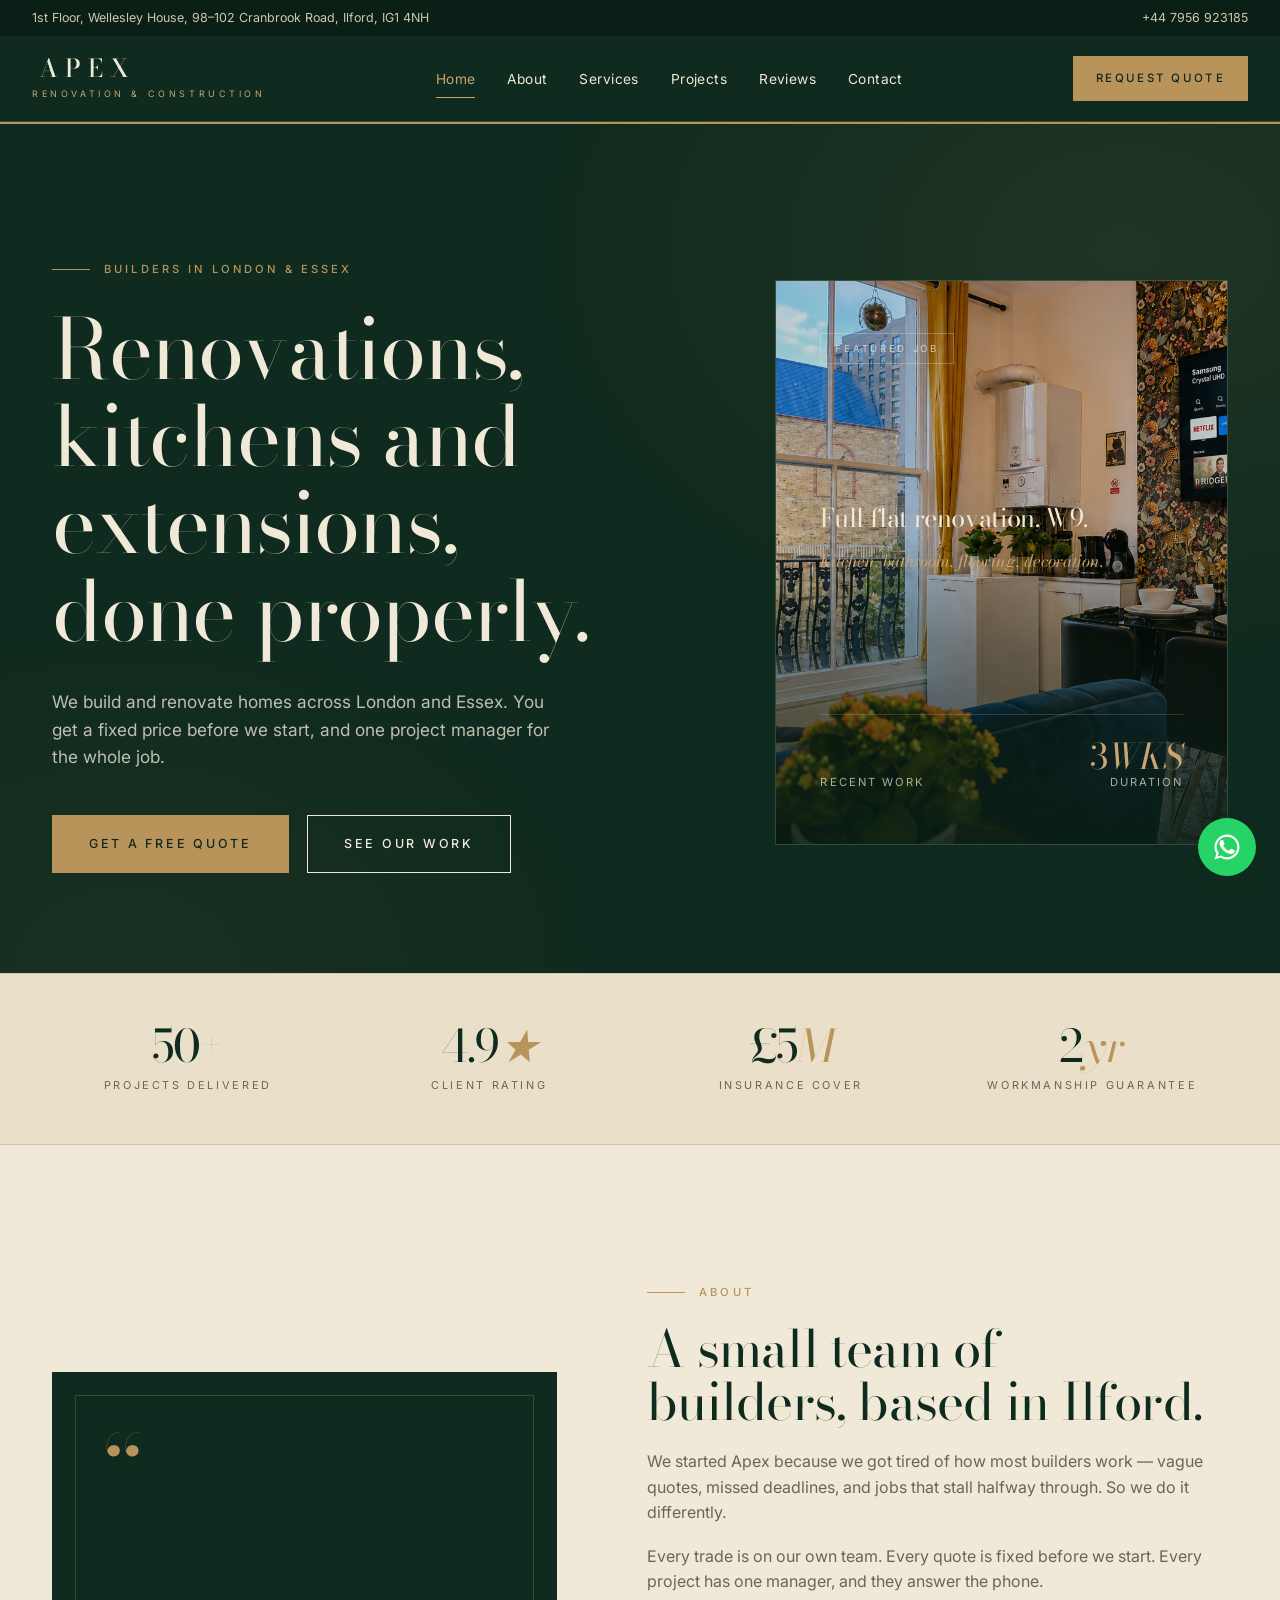
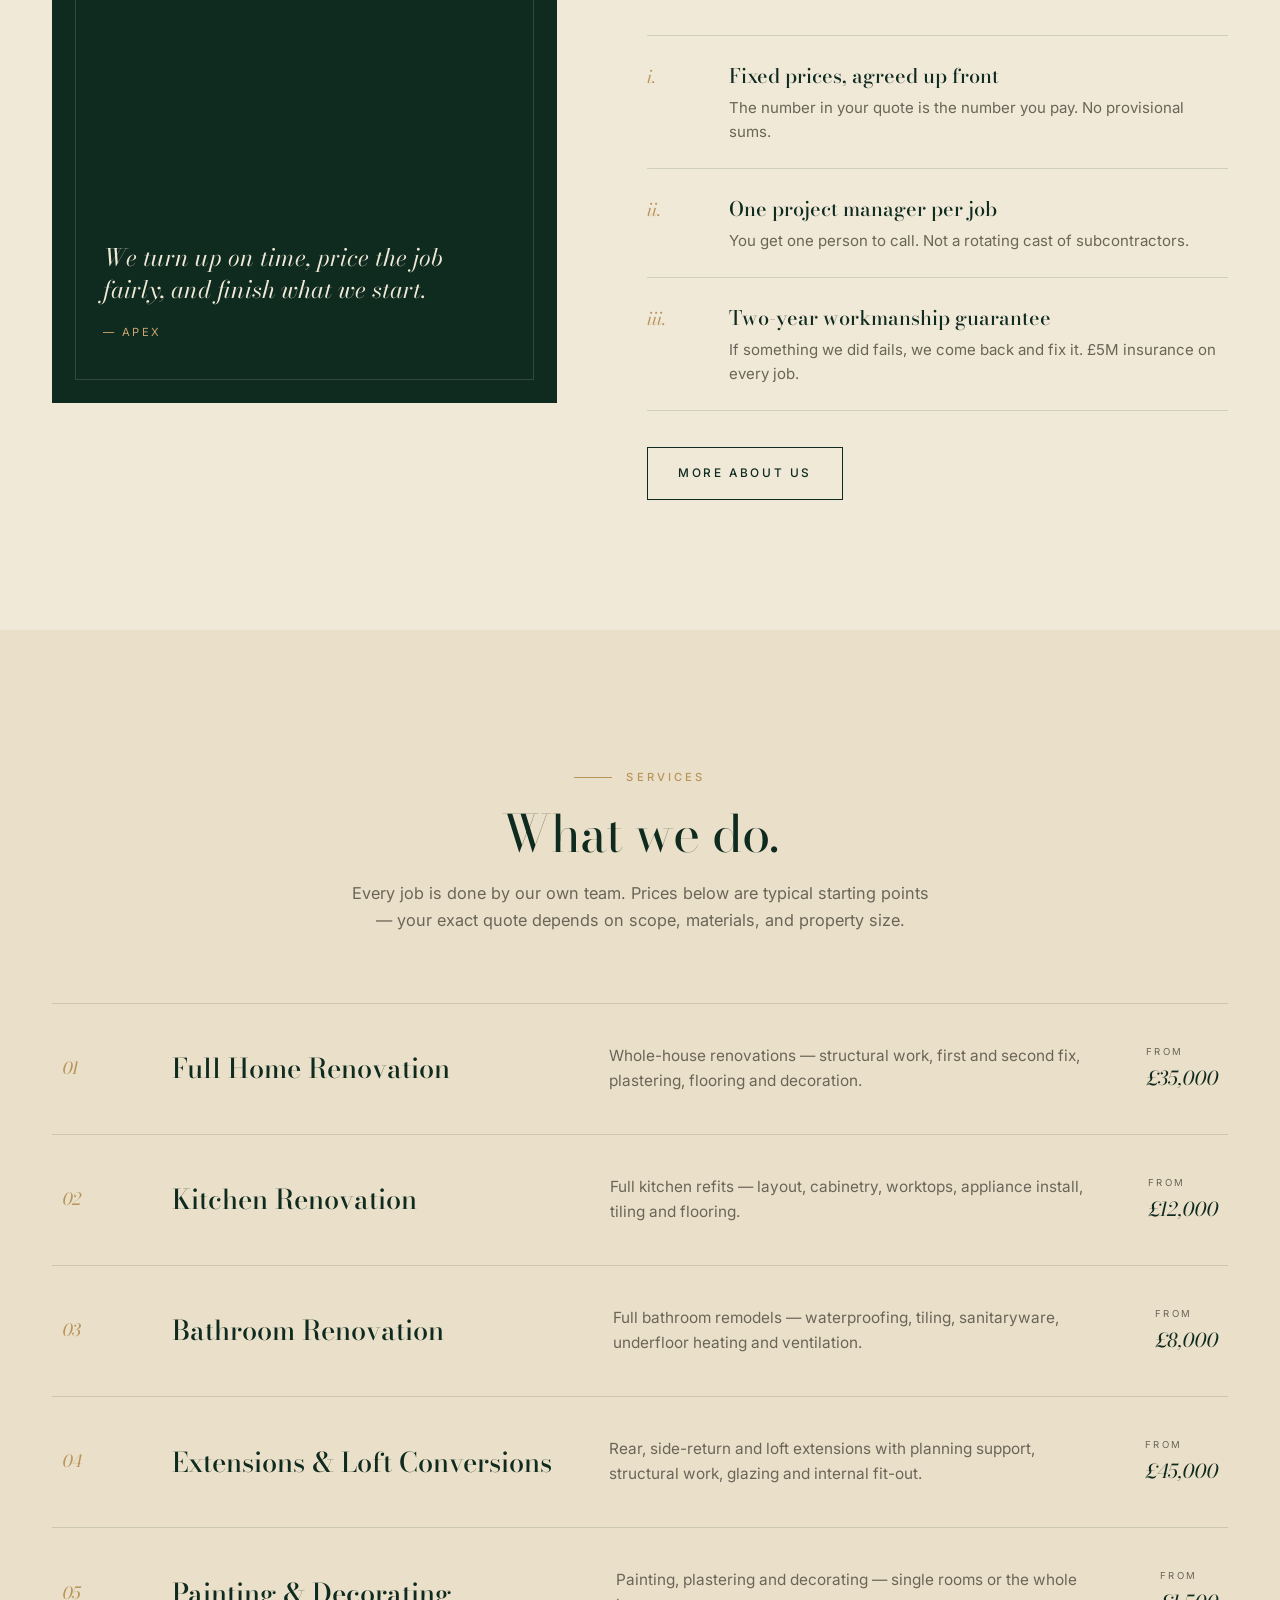
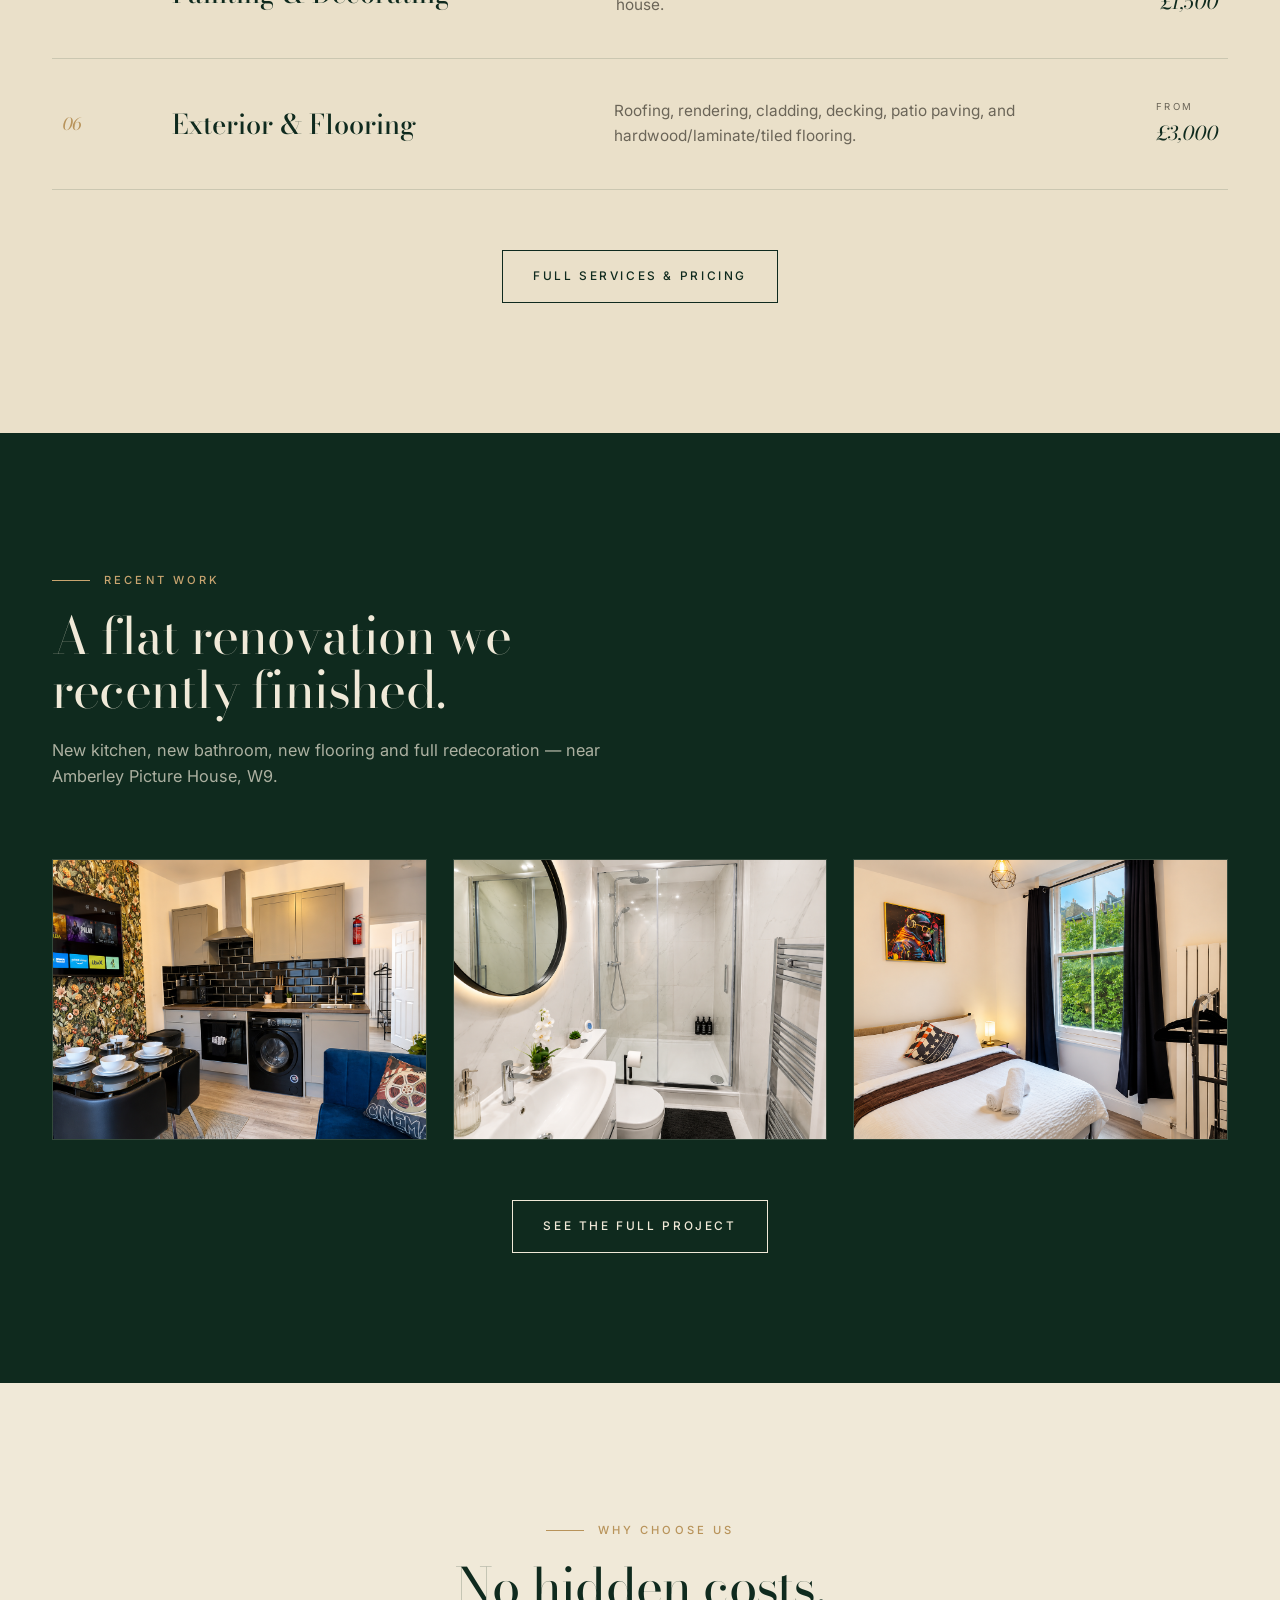
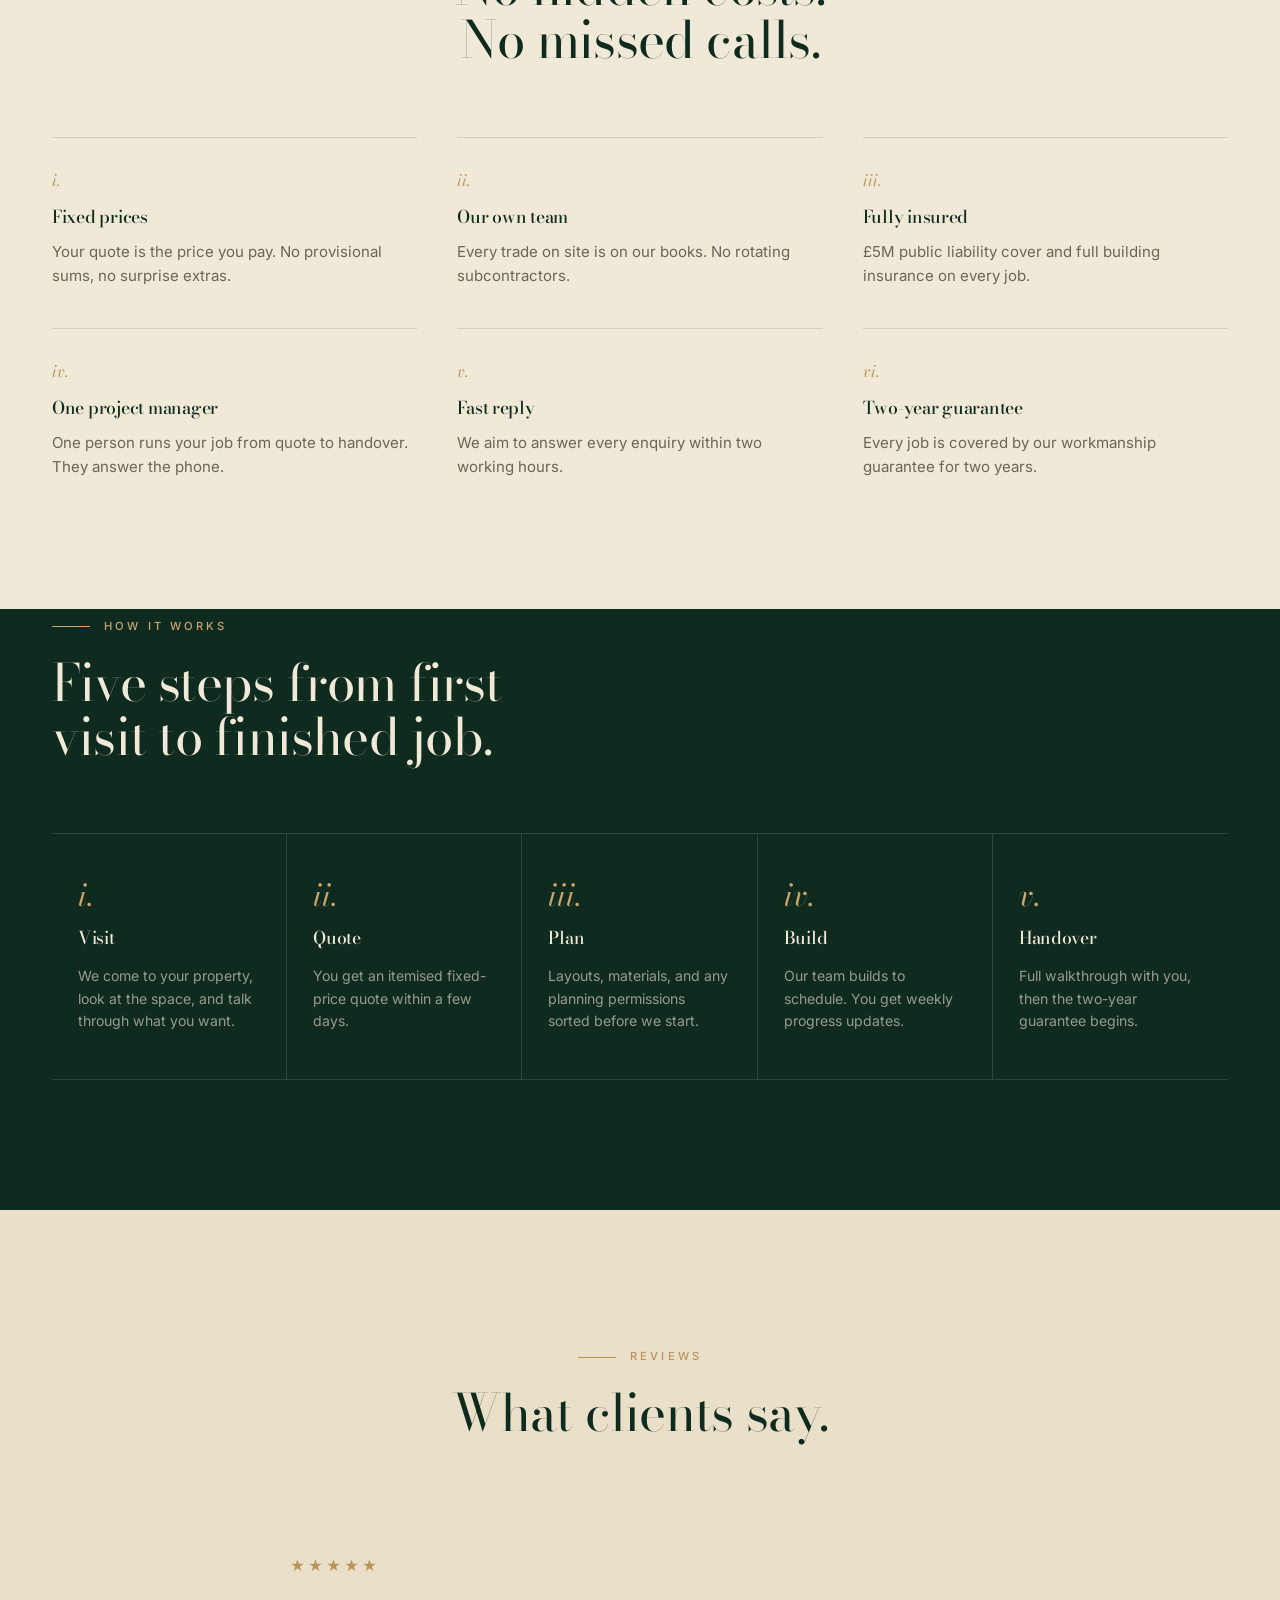
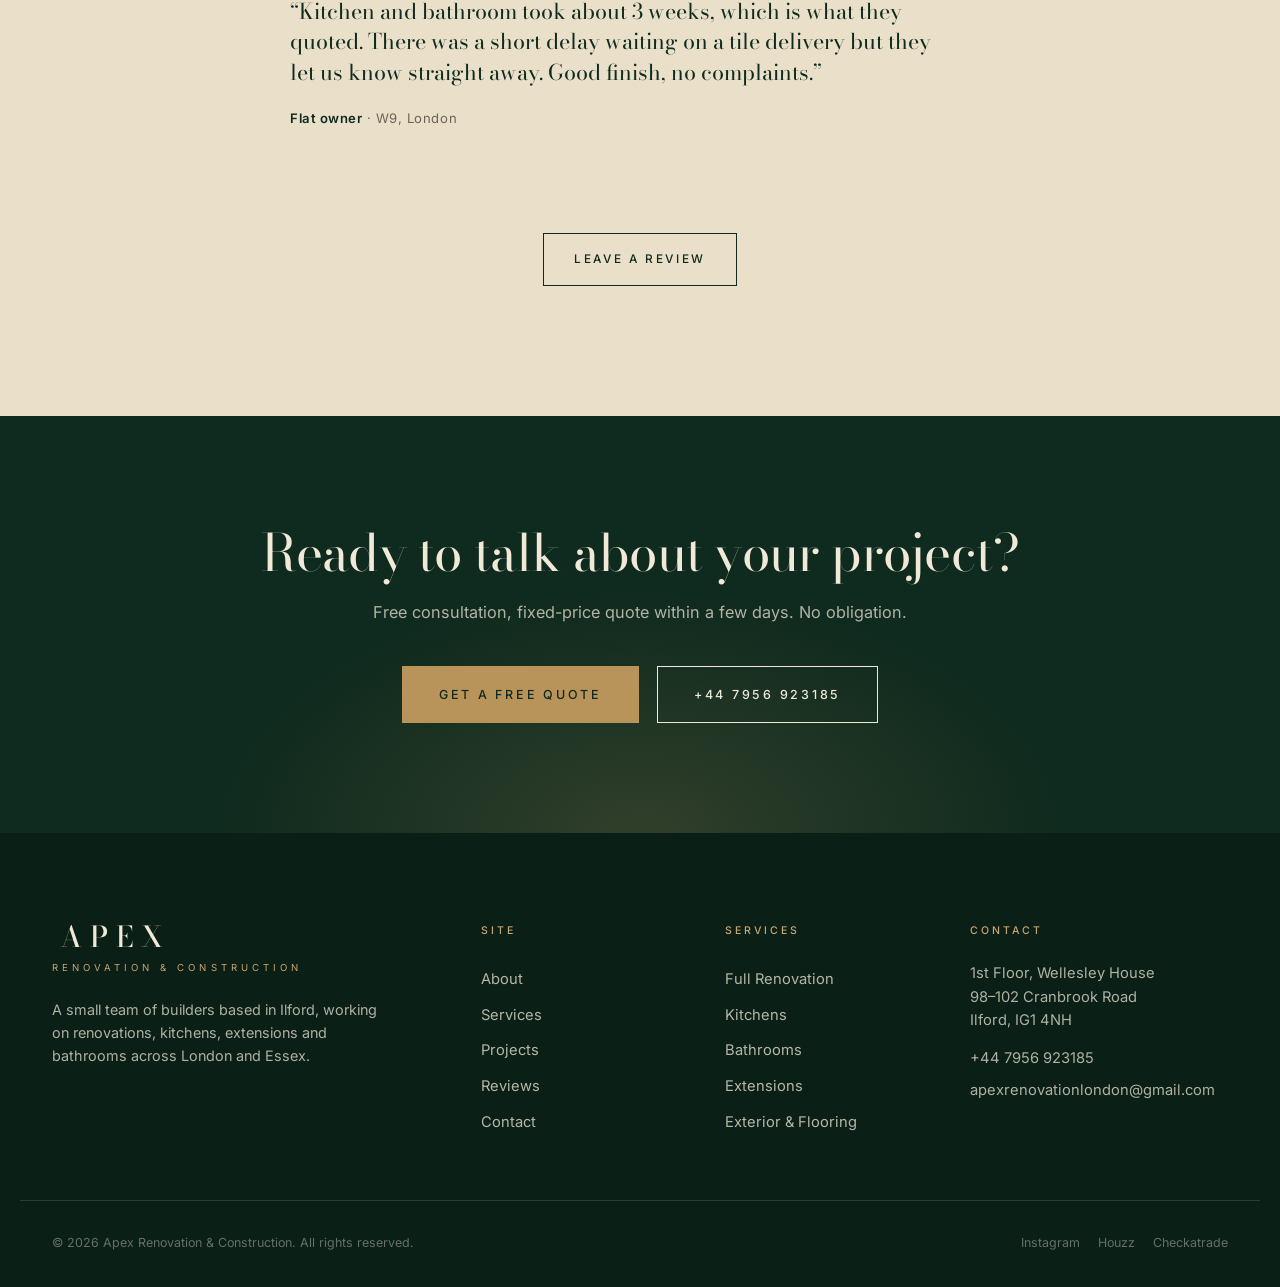
==== commit e243c9d8: "Add WhatsApp button, wire up forms to Formspree, rewrite reviews with real feedback flow - Add float" ====
--- a/index.html
+++ b/index.html
@@ -178,19 +178,14 @@
       <span class="eyebrow eyebrow-line">Reviews</span>
       <h2 style="margin-top:20px;">What clients say.</h2>
     </div>
-    <div class="reviews-grid">
-      <div class="review">
+    <div class="reviews-grid" style="grid-template-columns: 1fr; max-width:700px; margin:0 auto;">
+      <div class="review" style="border-left:none; padding-left:0;">
         <div class="stars">★★★★★</div>
-        <blockquote>&ldquo;Apex did our kitchen and bathroom without a single missed deadline. Great communication throughout and the finish is excellent.&rdquo;</blockquote>
-        <cite><strong>Sarah T.</strong> · East London</cite>
-      </div>
-      <div class="review">
-        <div class="stars">★★★★★</div>
-        <blockquote>&ldquo;Fixed price, no surprises, tidy on site every day. We'd recommend them to anyone renovating.&rdquo;</blockquote>
-        <cite><strong>David R.</strong> · Essex</cite>
-      </div>
-    </div>
-    <div class="text-center mt-60"><a href="reviews.html" class="btn btn-outline-green">More Reviews</a></div>
+        <blockquote>&ldquo;Kitchen and bathroom took about 3 weeks, which is what they quoted. There was a short delay waiting on a tile delivery but they let us know straight away. Good finish, no complaints.&rdquo;</blockquote>
+        <cite><strong>Flat owner</strong> · W9, London</cite>
+      </div>
+    </div>
+    <div class="text-center mt-60"><a href="reviews.html" class="btn btn-outline-green">Leave a Review</a></div>
   </div>
 </section>
 
@@ -236,7 +231,7 @@
       <h5>Contact</h5>
       <p>1st Floor, Wellesley House<br>98–102 Cranbrook Road<br>Ilford, IG1 4NH</p>
       <p style="margin-top:14px;"><a href="tel:+447956923185">+44 7956 923185</a></p>
-      <p><a href="mailto:apexrefurbishmentuk@gmail.com">apexrefurbishmentuk@gmail.com</a></p>
+      <p><a href="mailto:apexrenovationlondon@gmail.com">apexrenovationlondon@gmail.com</a></p>
     </div>
   </div>
   <div class="container footer-bottom">
@@ -249,6 +244,9 @@
   </div>
 </footer>
 
+<a href="https://wa.me/447956923185?text=Hi%20Apex%2C%20I%27d%20like%20a%20quote%20for%20a%20renovation." class="whatsapp-float" aria-label="Chat with us on WhatsApp" target="_blank" rel="noopener">
+  <svg viewBox="0 0 24 24" aria-hidden="true"><path d="M17.472 14.382c-.297-.149-1.758-.867-2.03-.967-.273-.099-.471-.148-.67.15-.197.297-.767.966-.94 1.164-.173.199-.347.223-.644.075-.297-.15-1.255-.463-2.39-1.475-.883-.788-1.48-1.761-1.653-2.059-.173-.297-.018-.458.13-.606.134-.133.298-.347.446-.52.149-.174.198-.298.298-.497.099-.198.05-.371-.025-.52-.075-.149-.669-1.612-.916-2.207-.242-.579-.487-.5-.669-.51-.173-.008-.371-.01-.57-.01-.198 0-.52.074-.792.372-.272.297-1.04 1.016-1.04 2.479 0 1.462 1.065 2.875 1.213 3.074.149.198 2.096 3.2 5.077 4.487.709.306 1.262.489 1.694.626.712.227 1.36.195 1.871.118.571-.085 1.758-.719 2.006-1.413.248-.694.248-1.289.173-1.413-.074-.124-.272-.198-.57-.347z"/><path d="M12.001 2C6.478 2 2 6.477 2 12c0 1.892.529 3.716 1.531 5.302L2 22l4.83-1.507A9.958 9.958 0 0012.001 22C17.523 22 22 17.523 22 12S17.523 2 12.001 2zm0 18.2a8.174 8.174 0 01-4.396-1.28l-.316-.19-2.867.894.914-2.803-.206-.325A8.166 8.166 0 013.8 12c0-4.522 3.679-8.2 8.201-8.2 4.521 0 8.2 3.678 8.2 8.2 0 4.521-3.679 8.2-8.2 8.2z"/></svg>
+</a>
 <script src="js/main.js"></script>
 </body>
 </html>
--- a/css/style.css
+++ b/css/style.css
@@ -698,6 +698,37 @@
 .mt-40 { margin-top: 40px; }
 .mt-60 { margin-top: 60px; }
 
+/* ---------- WhatsApp floating button ---------- */
+.whatsapp-float {
+  position: fixed;
+  right: 24px;
+  bottom: 24px;
+  z-index: 150;
+  width: 58px;
+  height: 58px;
+  border-radius: 50%;
+  background: #25D366;
+  display: flex;
+  align-items: center;
+  justify-content: center;
+  box-shadow: 0 8px 24px rgba(15,42,30,0.35);
+  transition: transform 0.2s ease, box-shadow 0.2s ease;
+}
+.whatsapp-float:hover {
+  transform: translateY(-3px);
+  box-shadow: 0 12px 30px rgba(15,42,30,0.4);
+}
+.whatsapp-float svg { width: 30px; height: 30px; fill: #FFFFFF; }
+@media (max-width: 600px) {
+  .whatsapp-float { right: 16px; bottom: 16px; width: 52px; height: 52px; }
+  .whatsapp-float svg { width: 26px; height: 26px; }
+}
+
+.contact-detail .v a.whatsapp-link {
+  border-bottom-color: #25D366;
+}
+.contact-detail .v a.whatsapp-link:hover { color: #1DA851; }
+
 @media (prefers-reduced-motion: reduce) {
   * { animation: none !important; transition: none !important; }
   html { scroll-behavior: auto; }
